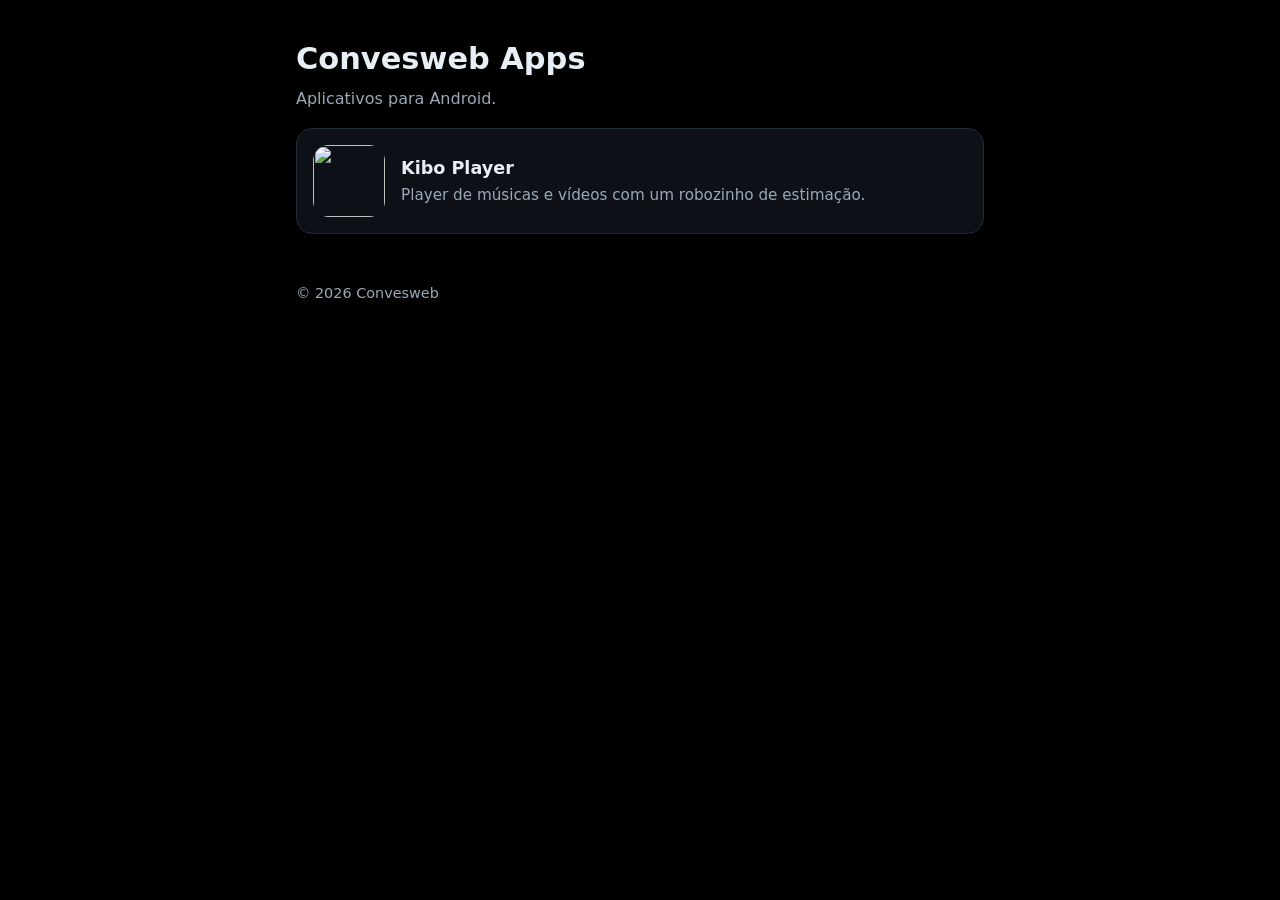
==== index.html @ 8d432737 "Add files via upload" ====
<!doctype html>
<html lang="pt-BR">
<head>
  <meta charset="utf-8">
  <meta name="viewport" content="width=device-width, initial-scale=1">
  <title>Convesweb Apps</title>
  <meta name="description" content="Aplicativos da Convesweb para Android.">
  <link rel="stylesheet" href="estilo.css">
</head>
<body>
<main>
  <h1>Convesweb Apps</h1>
  <p class="sub">Aplicativos para Android.</p>

  <a class="app" href="kibo/">
    <img src="kibo/icone.png" alt="">
    <div>
      <strong>Kibo Player</strong>
      <span>Player de músicas e vídeos com um robozinho de estimação.</span>
    </div>
  </a>

  <footer>© 2026 Convesweb</footer>
</main>
</body>
</html>
---- estilo.css ----
:root { --fundo: #000; --texto: #e8eef5; --suave: #9aa8b8; --led: #4fb3ff; --cartao: #0d1117; --borda: #1f2a36; }
* { box-sizing: border-box; }
body { margin: 0; background: var(--fundo); color: var(--texto); font: 16px/1.6 system-ui, -apple-system, "Segoe UI", Roboto, sans-serif; }
main { max-width: 720px; margin: 0 auto; padding: 40px 16px 64px; }
h1, h2, h3 { line-height: 1.25; }
h1 { font-size: 1.9rem; margin: 0 0 8px; }
h2 { font-size: 1.25rem; margin-top: 32px; color: var(--led); }
a { color: var(--led); }
p.sub { color: var(--suave); margin-top: 0; }
.app { display: flex; gap: 16px; align-items: center; background: var(--cartao); border: 1px solid var(--borda); border-radius: 16px; padding: 16px; text-decoration: none; color: inherit; margin-top: 16px; }
.app img { width: 72px; height: 72px; border-radius: 16px; flex: none; }
.app strong { display: block; font-size: 1.1rem; }
.app span { color: var(--suave); font-size: .95rem; }
.topo { display: flex; gap: 16px; align-items: center; margin-bottom: 16px; }
.topo img { width: 96px; height: 96px; border-radius: 22px; }
.botao { display: inline-block; background: var(--led); color: #000; font-weight: 600; padding: 12px 20px; border-radius: 999px; text-decoration: none; margin: 8px 8px 0 0; }
.botao.secundario { background: transparent; color: var(--led); border: 1px solid var(--led); }
ul { padding-left: 20px; }
footer { margin-top: 48px; color: var(--suave); font-size: .9rem; }
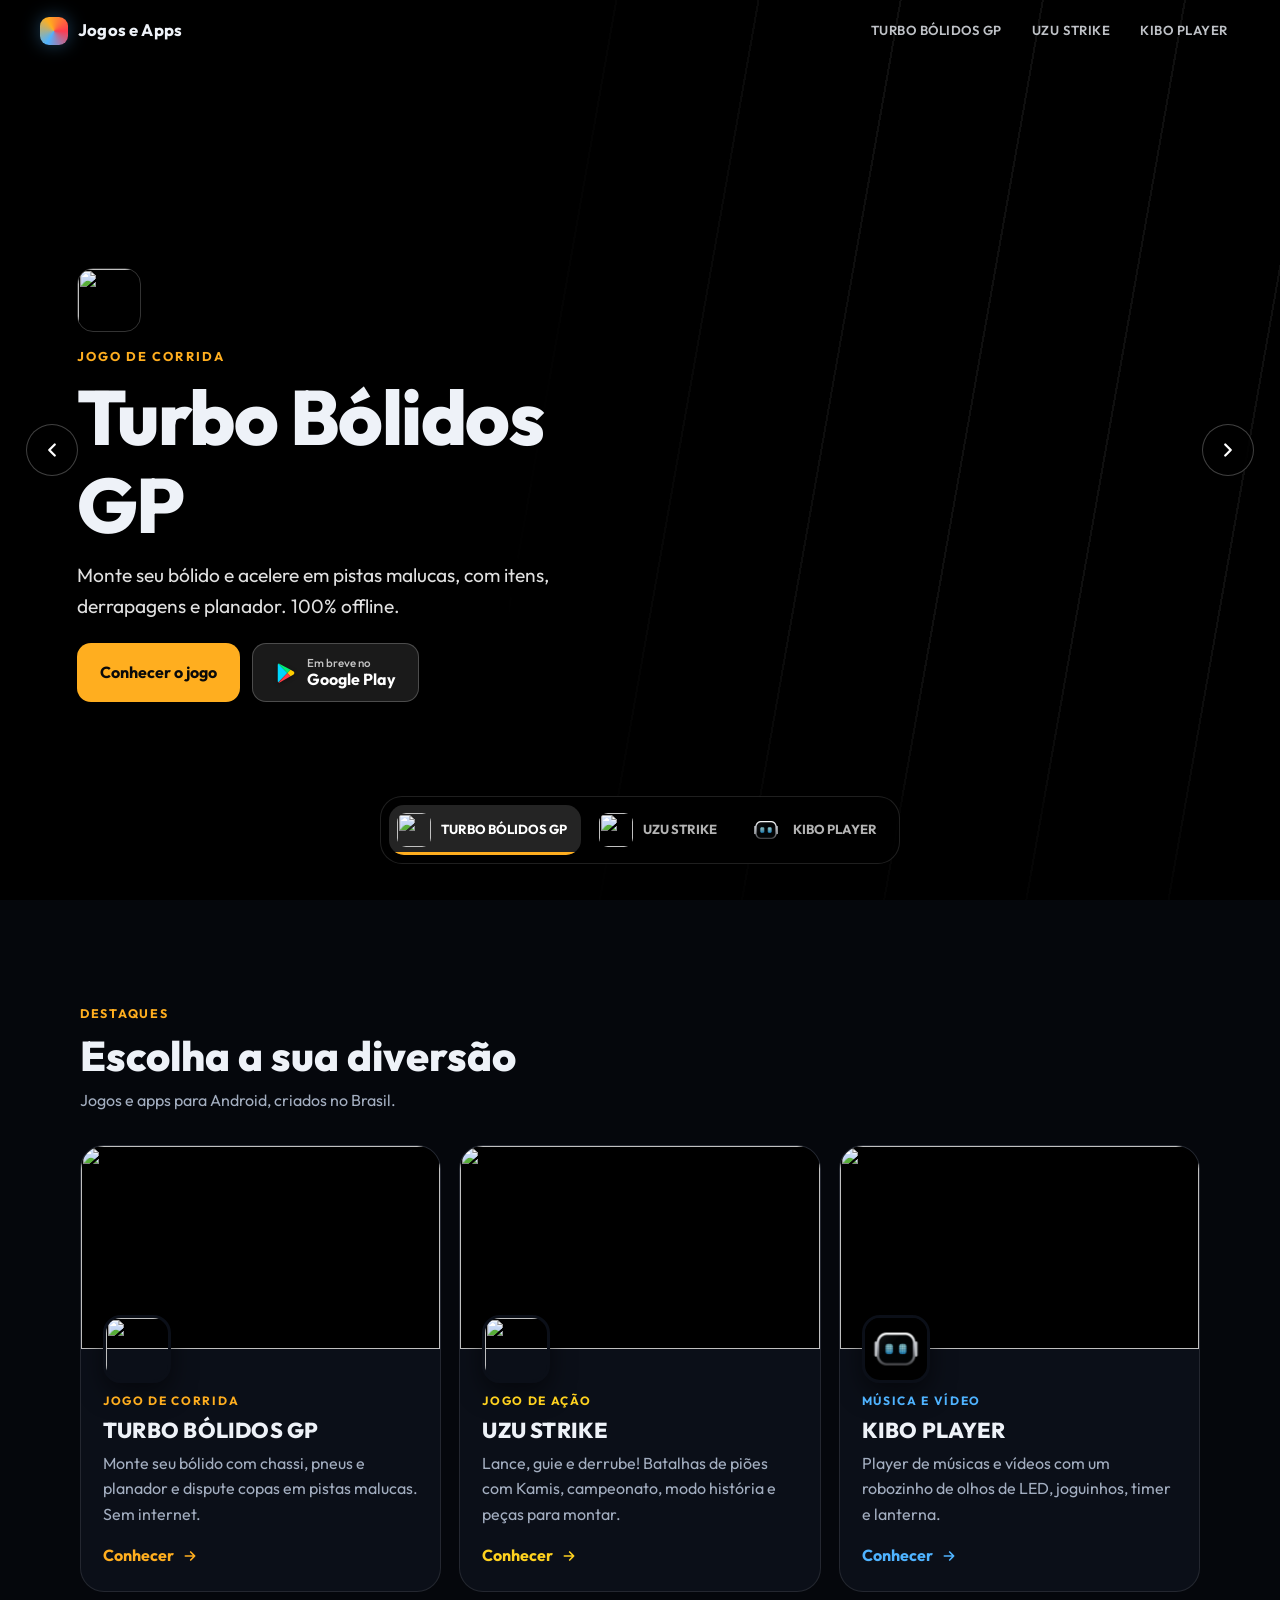
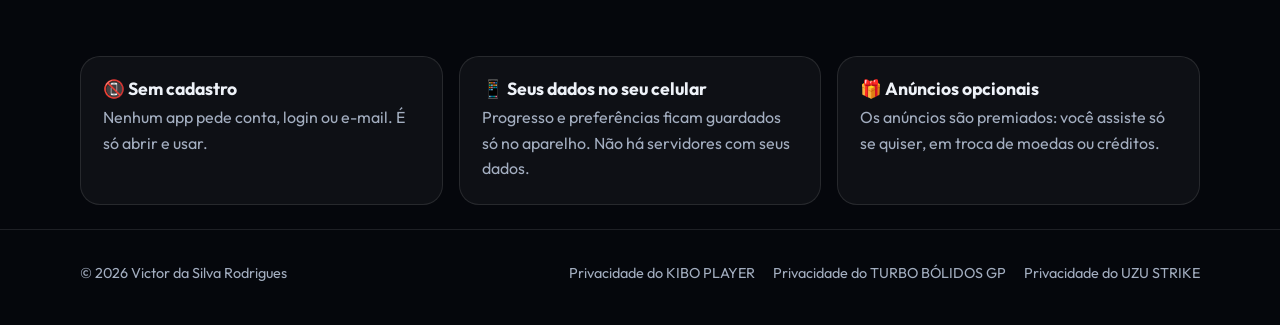
==== commit d97e14a9: "Add files via upload" ====
--- a/index.html
+++ b/index.html
@@ -2,25 +2,178 @@
 <html lang="pt-BR">
 <head>
   <meta charset="utf-8">
-  <meta name="viewport" content="width=device-width, initial-scale=1">
-  <title>Convesweb Apps</title>
-  <meta name="description" content="Aplicativos da Convesweb para Android.">
+  <meta name="viewport" content="width=device-width, initial-scale=1, viewport-fit=cover">
+  <title>Jogos e Apps · Victor da Silva Rodrigues</title>
+  <meta name="description" content="Kibo Player, Turbo Bólidos GP e UZU STRIKE: jogos e apps de Victor da Silva Rodrigues para Android.">
+  <meta name="theme-color" content="#05070c">
+  <meta property="og:title" content="Jogos e Apps · Victor da Silva Rodrigues">
+  <meta property="og:description" content="Kibo Player, Turbo Bólidos GP e UZU STRIKE: apps e jogos para Android.">
+  <meta property="og:image" content="turbo-bolidos/img/destaque.webp">
+  <link rel="icon" href="kibo/icone.png">
+  <link rel="preconnect" href="https://fonts.googleapis.com">
+  <link rel="preconnect" href="https://fonts.gstatic.com" crossorigin>
+  <link rel="stylesheet" href="https://fonts.googleapis.com/css2?family=Outfit:wght@400;500;700;800&display=swap">
   <link rel="stylesheet" href="estilo.css">
 </head>
 <body>
+
+<header class="topo">
+  <a class="marca" href="./"><span class="ponto" aria-hidden="true"></span>Jogos e Apps</a>
+  <nav aria-label="Aplicativos">
+    <a href="turbo-bolidos/">TURBO BÓLIDOS GP</a>
+    <a href="uzu-strike/">UZU STRIKE</a>
+    <a href="kibo/">KIBO PLAYER</a>
+  </nav>
+</header>
+
 <main>
-  <h1>Convesweb Apps</h1>
-  <p class="sub">Aplicativos para Android.</p>
+  <!-- Apresentação de slides. Cada .camada é uma imagem recortada (ferramentas/*-camadas.mjs);
+       data-prof = quanto a camada se move com o mouse (paralaxe). -->
+  <section class="slides" aria-roledescription="carrossel" aria-label="Jogos e apps em destaque" tabindex="0">
 
-  <a class="app" href="kibo/">
-    <img src="kibo/icone.png" alt="">
-    <div>
-      <strong>Kibo Player</strong>
-      <span>Player de músicas e vídeos com um robozinho de estimação.</span>
+    <article class="slide s-turbo" data-cor="#ffae1f" aria-roledescription="slide" aria-label="Turbo Bólidos GP">
+      <div class="camada fundo" data-prof="10"><img src="img/slides/kart-pista.webp" alt=""></div>
+      <div class="camada velocidade"></div>
+      <div class="palco">
+        <div class="camada poeira" data-prof="40"></div>
+        <div class="camada carro-2" data-prof="24"><img src="img/slides/kart-carro-hotrod-vermelho.webp" alt=""></div>
+        <div class="camada carro-1" data-prof="46"><img src="img/slides/kart-carro-fusca-azul.webp" alt=""></div>
+      </div>
+      <div class="slide-texto">
+        <img class="icone" src="turbo-bolidos/icone.png" alt="" width="64" height="64">
+        <span class="tipo">Jogo de corrida</span>
+        <h2>Turbo Bólidos GP</h2>
+        <p>Monte seu bólido e acelere em pistas malucas, com itens, derrapagens e planador. 100% offline.</p>
+        <div class="botoes">
+          <a class="botao" href="turbo-bolidos/">Conhecer o jogo</a>
+          <a class="botao secundario" href="https://play.google.com/store/apps/details?id=br.com.turbobolidos.gp"><svg class="icone-play" viewBox="0 0 24 24" aria-hidden="true"><path fill="#00d7fe" d="M3.6 1.8 13.5 12 3.6 22.2c-.4-.2-.6-.6-.6-1.1V2.9c0-.5.2-.9.6-1.1z"/><path fill="#00f076" d="M3.6 1.8c.3-.2.7-.2 1.1 0L17 8.5 13.5 12z"/><path fill="#ff3a44" d="M17 15.5 4.7 22.6c-.4.2-.8.2-1.1 0L13.5 12z"/><path fill="#ffce00" d="M17 8.5l3.3 1.9c1 .6 1 2.6 0 3.2L17 15.5 13.5 12z"/></svg><span><small>Em breve no</small>Google Play</span></a>
+        </div>
+      </div>
+    </article>
+
+    <article class="slide s-uzu" data-cor="#ffd21f" aria-roledescription="slide" aria-label="UZU STRIKE">
+      <div class="camada fundo" data-prof="10"><img src="img/slides/uzu-arena.webp" alt=""></div>
+      <div class="camada brilho"></div>
+      <div class="palco">
+        <div class="camada kami kami-1" data-prof="16"><img src="img/slides/uzu-kami-blaze-lynx.webp" alt=""></div>
+        <div class="camada kami kami-2" data-prof="16"><img src="img/slides/uzu-kami-tempest-raven.webp" alt=""></div>
+        <div class="camada pers pers-1" data-prof="30"><img src="img/slides/uzu-personagem-hayato.webp" alt=""></div>
+        <div class="camada pers pers-2" data-prof="30"><img src="img/slides/uzu-personagem-akane.webp" alt=""></div>
+        <div class="camada faisca" data-prof="48"></div>
+        <div class="camada piao piao-1" data-prof="48"><img src="img/slides/uzu-piao-hayato.webp" alt=""></div>
+        <div class="camada piao piao-2" data-prof="48"><img src="img/slides/uzu-piao-akane.webp" alt=""></div>
+      </div>
+      <div class="slide-texto">
+        <img class="icone" src="uzu-strike/icone.png" alt="" width="64" height="64">
+        <span class="tipo">Jogo de ação</span>
+        <h2 class="com-logo"><img src="uzu-strike/img/logo.webp" alt="UZU STRIKE"></h2>
+        <p>Lance, guie e derrube! Batalhas de piões com Kamis, peças para montar e um modo história.</p>
+        <div class="botoes">
+          <a class="botao" href="uzu-strike/">Conhecer o jogo</a>
+          <a class="botao secundario" href="https://play.google.com/store/apps/details?id=com.uzustrike.app"><svg class="icone-play" viewBox="0 0 24 24" aria-hidden="true"><path fill="#00d7fe" d="M3.6 1.8 13.5 12 3.6 22.2c-.4-.2-.6-.6-.6-1.1V2.9c0-.5.2-.9.6-1.1z"/><path fill="#00f076" d="M3.6 1.8c.3-.2.7-.2 1.1 0L17 8.5 13.5 12z"/><path fill="#ff3a44" d="M17 15.5 4.7 22.6c-.4.2-.8.2-1.1 0L13.5 12z"/><path fill="#ffce00" d="M17 8.5l3.3 1.9c1 .6 1 2.6 0 3.2L17 15.5 13.5 12z"/></svg><span><small>Em breve no</small>Google Play</span></a>
+        </div>
+      </div>
+    </article>
+
+    <article class="slide s-kibo" data-cor="#4fb3ff" aria-roledescription="slide" aria-label="Kibo Player">
+      <div class="camada grade"></div>
+      <div class="camada tela tela-2" data-prof="14"><img src="kibo/img/tela-3.webp" alt=""></div>
+      <div class="camada tela tela-1" data-prof="18"><img src="kibo/img/tela-4.webp" alt=""></div>
+      <div class="camada robo" data-prof="36"><img class="flutua" src="img/slides/kibo-robo-gamer-branco-feliz.webp" alt=""></div>
+      <div class="camada nota n1" data-prof="50"><span>♪</span></div>
+      <div class="camada nota n2" data-prof="50"><span>♫</span></div>
+      <div class="camada nota n3" data-prof="50"><span>♪</span></div>
+      <div class="slide-texto">
+        <img class="icone" src="kibo/icone.png" alt="" width="64" height="64">
+        <span class="tipo">Música e vídeo</span>
+        <h2>Kibo Player</h2>
+        <p>Seu player de músicas e vídeos com um robozinho de estimação que reage ao carinho e dança com você.</p>
+        <div class="botoes">
+          <a class="botao" href="kibo/">Conhecer o app</a>
+          <a class="botao secundario" href="https://play.google.com/store/apps/details?id=br.com.convesweb.kibo"><svg class="icone-play" viewBox="0 0 24 24" aria-hidden="true"><path fill="#00d7fe" d="M3.6 1.8 13.5 12 3.6 22.2c-.4-.2-.6-.6-.6-1.1V2.9c0-.5.2-.9.6-1.1z"/><path fill="#00f076" d="M3.6 1.8c.3-.2.7-.2 1.1 0L17 8.5 13.5 12z"/><path fill="#ff3a44" d="M17 15.5 4.7 22.6c-.4.2-.8.2-1.1 0L13.5 12z"/><path fill="#ffce00" d="M17 8.5l3.3 1.9c1 .6 1 2.6 0 3.2L17 15.5 13.5 12z"/></svg><span><small>Disponível no</small>Google Play</span></a>
+        </div>
+      </div>
+    </article>
+
+    <button class="seta ant" type="button" aria-label="Slide anterior"><svg viewBox="0 0 24 24" fill="none" stroke="currentColor" stroke-width="2.5" stroke-linecap="round" stroke-linejoin="round" aria-hidden="true"><path d="M15 6l-6 6 6 6"/></svg></button>
+    <button class="seta prox" type="button" aria-label="Próximo slide"><svg viewBox="0 0 24 24" fill="none" stroke="currentColor" stroke-width="2.5" stroke-linecap="round" stroke-linejoin="round" aria-hidden="true"><path d="M9 6l6 6-6 6"/></svg></button>
+    <div class="slides-pontos" role="group" aria-label="Escolher slide">
+      <button type="button" aria-label="Turbo Bólidos GP"><img src="turbo-bolidos/icone.png" alt=""><span>TURBO BÓLIDOS GP</span><i class="progresso"></i></button>
+      <button type="button" aria-label="UZU STRIKE"><img src="uzu-strike/icone.png" alt=""><span>UZU STRIKE</span><i class="progresso"></i></button>
+      <button type="button" aria-label="Kibo Player"><img src="kibo/icone.png" alt=""><span>KIBO PLAYER</span><i class="progresso"></i></button>
     </div>
-  </a>
+  </section>
 
-  <footer>© 2026 Convesweb</footer>
+  <section class="destaques envolve" aria-labelledby="titulo-destaques">
+    <div class="secao-titulo surge">
+      <span class="tipo" style="color:#ffae1f">Destaques</span>
+      <h2 id="titulo-destaques">Escolha a sua diversão</h2>
+      <p>Jogos e apps para Android, criados no Brasil.</p>
+    </div>
+    <div class="cards">
+      <a class="card surge" href="turbo-bolidos/" style="--c:#ffae1f">
+        <div class="card-arte"><img src="turbo-bolidos/img/destaque.webp" alt="" loading="lazy"></div>
+        <div class="card-corpo">
+          <img class="icone" src="turbo-bolidos/icone.png" alt="">
+          <span class="tipo">Jogo de corrida</span>
+          <h3>TURBO BÓLIDOS GP</h3>
+          <p>Monte seu bólido com chassi, pneus e planador e dispute copas em pistas malucas. Sem internet.</p>
+          <span class="ir">Conhecer <svg viewBox="0 0 24 24" fill="none" stroke="currentColor" stroke-width="2.5" stroke-linecap="round" stroke-linejoin="round" aria-hidden="true"><path d="M5 12h14M13 6l6 6-6 6"/></svg></span>
+        </div>
+      </a>
+      <a class="card surge" href="uzu-strike/" style="--c:#ffd21f">
+        <div class="card-arte"><img src="uzu-strike/img/hero.webp" alt="" loading="lazy"></div>
+        <div class="card-corpo">
+          <img class="icone" src="uzu-strike/icone.png" alt="">
+          <span class="tipo">Jogo de ação</span>
+          <h3>UZU STRIKE</h3>
+          <p>Lance, guie e derrube! Batalhas de piões com Kamis, campeonato, modo história e peças para montar.</p>
+          <span class="ir">Conhecer <svg viewBox="0 0 24 24" fill="none" stroke="currentColor" stroke-width="2.5" stroke-linecap="round" stroke-linejoin="round" aria-hidden="true"><path d="M5 12h14M13 6l6 6-6 6"/></svg></span>
+        </div>
+      </a>
+      <a class="card surge" href="kibo/" style="--c:#4fb3ff">
+        <div class="card-arte"><img src="kibo/img/destaque.webp" alt="" loading="lazy"></div>
+        <div class="card-corpo">
+          <img class="icone" src="kibo/icone.png" alt="">
+          <span class="tipo">Música e vídeo</span>
+          <h3>KIBO PLAYER</h3>
+          <p>Player de músicas e vídeos com um robozinho de olhos de LED, joguinhos, timer e lanterna.</p>
+          <span class="ir">Conhecer <svg viewBox="0 0 24 24" fill="none" stroke="currentColor" stroke-width="2.5" stroke-linecap="round" stroke-linejoin="round" aria-hidden="true"><path d="M5 12h14M13 6l6 6-6 6"/></svg></span>
+        </div>
+      </a>
+    </div>
+  </section>
+
+  <section class="sobre envolve" aria-label="Sobre os apps">
+    <div class="sobre-grade">
+      <div class="bloco surge">
+        <h3>📵 Sem cadastro</h3>
+        <p>Nenhum app pede conta, login ou e-mail. É só abrir e usar.</p>
+      </div>
+      <div class="bloco surge">
+        <h3>📱 Seus dados no seu celular</h3>
+        <p>Progresso e preferências ficam guardados só no aparelho. Não há servidores com seus dados.</p>
+      </div>
+      <div class="bloco surge">
+        <h3>🎁 Anúncios opcionais</h3>
+        <p>Os anúncios são premiados: você assiste só se quiser, em troca de moedas ou créditos.</p>
+      </div>
+    </div>
+  </section>
 </main>
+
+<footer class="rodape">
+  <div class="envolve">
+    <span>© 2026 Victor da Silva Rodrigues</span>
+    <nav aria-label="Políticas de privacidade">
+      <a href="kibo/privacidade.html">Privacidade do KIBO PLAYER</a>
+      <a href="turbo-bolidos/privacidade.html">Privacidade do TURBO BÓLIDOS GP</a>
+      <a href="uzu-strike/privacidade.html">Privacidade do UZU STRIKE</a>
+    </nav>
+  </div>
+</footer>
+
+<script src="site.js"></script>
+<script src="carrossel.js"></script>
 </body>
 </html>
--- a/estilo.css
+++ b/estilo.css
@@ -1,19 +1,334 @@
-:root { --fundo: #000; --texto: #e8eef5; --suave: #9aa8b8; --led: #4fb3ff; --cartao: #0d1117; --borda: #1f2a36; }
+/* Jogos e Apps — estilo compartilhado
+   Cada página define o tema do app em <body class="tema-...">. */
+
+:root {
+  --fundo: #05070c;
+  --fundo-2: #0b0f18;
+  --texto: #eef2f8;
+  --suave: #a3aec0;
+  --borda: rgba(255, 255, 255, .10);
+  --cartao: rgba(255, 255, 255, .04);
+  --cor: #4fb3ff;
+  --cor-2: #8a7dff;
+  --sobre-cor: #04101c;
+  --raio: 20px;
+  --fonte-titulo: "Outfit", system-ui, -apple-system, "Segoe UI", Roboto, sans-serif;
+}
+
+.tema-kibo  { --fundo: #000; --fundo-2: #070b11; --cor: #4fb3ff; --cor-2: #7fd6ff; --sobre-cor: #00121f; }
+.tema-turbo { --fundo: #070d24; --fundo-2: #0c1638; --cor: #ffae1f; --cor-2: #3d9bff; --sobre-cor: #1f1200; }
+.tema-uzu   { --fundo: #08090f; --fundo-2: #11131d; --cor: #ffd21f; --cor-2: #ff3b4f; --sobre-cor: #1a1400; --fonte-titulo: "Chakra Petch", "Outfit", system-ui, sans-serif; }
+
 * { box-sizing: border-box; }
-body { margin: 0; background: var(--fundo); color: var(--texto); font: 16px/1.6 system-ui, -apple-system, "Segoe UI", Roboto, sans-serif; }
-main { max-width: 720px; margin: 0 auto; padding: 40px 16px 64px; }
-h1, h2, h3 { line-height: 1.25; }
-h1 { font-size: 1.9rem; margin: 0 0 8px; }
-h2 { font-size: 1.25rem; margin-top: 32px; color: var(--led); }
-a { color: var(--led); }
-p.sub { color: var(--suave); margin-top: 0; }
-.app { display: flex; gap: 16px; align-items: center; background: var(--cartao); border: 1px solid var(--borda); border-radius: 16px; padding: 16px; text-decoration: none; color: inherit; margin-top: 16px; }
-.app img { width: 72px; height: 72px; border-radius: 16px; flex: none; }
-.app strong { display: block; font-size: 1.1rem; }
-.app span { color: var(--suave); font-size: .95rem; }
-.topo { display: flex; gap: 16px; align-items: center; margin-bottom: 16px; }
-.topo img { width: 96px; height: 96px; border-radius: 22px; }
-.botao { display: inline-block; background: var(--led); color: #000; font-weight: 600; padding: 12px 20px; border-radius: 999px; text-decoration: none; margin: 8px 8px 0 0; }
-.botao.secundario { background: transparent; color: var(--led); border: 1px solid var(--led); }
-ul { padding-left: 20px; }
-footer { margin-top: 48px; color: var(--suave); font-size: .9rem; }
+html { scroll-behavior: smooth; }
+body {
+  margin: 0;
+  background: var(--fundo);
+  color: var(--texto);
+  font: 16px/1.6 "Outfit", system-ui, -apple-system, "Segoe UI", Roboto, sans-serif;
+  -webkit-font-smoothing: antialiased;
+  overflow-x: hidden;
+}
+img { max-width: 100%; display: block; }
+a { color: var(--cor); }
+h1, h2, h3 { font-family: var(--fonte-titulo); line-height: 1.15; margin: 0; }
+.envolve { width: min(1120px, 100% - 32px); margin-inline: auto; }
+
+/* ---------- Topo ---------- */
+.topo {
+  position: fixed; inset: 0 0 auto 0; z-index: 20;
+  display: flex; align-items: center; justify-content: space-between; gap: 16px;
+  padding: 14px clamp(16px, 4vw, 40px);
+  transition: background .3s, backdrop-filter .3s;
+}
+.topo.rolou { background: rgba(5, 7, 12, .72); backdrop-filter: blur(14px); -webkit-backdrop-filter: blur(14px); border-bottom: 1px solid var(--borda); }
+.marca { display: flex; align-items: center; gap: 10px; color: var(--texto); text-decoration: none; font-weight: 700; font-size: 1.05rem; letter-spacing: .01em; }
+.marca .ponto { width: 28px; height: 28px; border-radius: 9px; background: conic-gradient(from 210deg, #4fb3ff, #ffae1f, #ff3b4f, #4fb3ff); box-shadow: 0 0 18px rgba(79, 179, 255, .35); }
+.topo nav { display: flex; gap: 6px; flex-wrap: wrap; justify-content: flex-end; }
+.topo nav a { color: var(--texto); text-decoration: none; font-size: .82rem; font-weight: 600; letter-spacing: .04em; padding: 6px 12px; border-radius: 999px; opacity: .8; }
+@media (max-width: 640px) { .topo nav { display: none; } }
+.topo nav a:hover, .topo nav a[aria-current] { opacity: 1; background: rgba(255, 255, 255, .08); }
+
+/* ---------- Página inicial: apresentação de slides em camadas ---------- */
+.slides { --cor-slide: #4fb3ff; position: relative; height: 100vh; height: 100svh; min-height: 600px; overflow: hidden; background: #000; isolation: isolate; outline: none; }
+.slide { position: absolute; inset: 0; opacity: 0; visibility: hidden; transition: opacity .8s ease, visibility 0s .8s; overflow: hidden; }
+.slide.ativo { opacity: 1; visibility: visible; transition: opacity .8s ease, visibility 0s; z-index: 1; }
+.slide::after { content: ""; position: absolute; inset: 0; z-index: 5; pointer-events: none;
+  background: linear-gradient(90deg, rgba(0,0,0,.78) 0%, rgba(0,0,0,.45) 32%, transparent 58%), linear-gradient(0deg, rgba(0,0,0,.75) 0%, transparent 28%); }
+
+.camada { position: absolute; z-index: var(--z, 2); translate: var(--px, 0) var(--py, 0); will-change: transform; pointer-events: none; }
+.camada img { width: 100%; height: auto; }
+.slide.ativo .camada { animation: var(--anim, surgir) var(--dur, .9s) cubic-bezier(.2, .85, .25, 1) var(--d, 0s) both; }
+.camada.fundo { inset: -3%; --z: 0; }
+.camada.fundo img { width: 100%; height: 100%; object-fit: cover; }
+.slide.ativo .camada.fundo { animation: aproximar 9s ease-out both; }
+.flutua { animation: flutuar 5s ease-in-out infinite; }
+.gira { animation: tremer .18s linear infinite; }
+
+@keyframes surgir { from { opacity: 0; transform: translateY(40px) scale(.96); } }
+@keyframes da-direita { from { opacity: 0; transform: translateX(28vw); } }
+@keyframes da-esquerda { from { opacity: 0; transform: translateX(-20vw); } }
+@keyframes de-baixo { from { opacity: 0; transform: translateY(30vh); } }
+@keyframes aparecer { from { opacity: 0; } }
+@keyframes aproximar { from { transform: scale(1.12); } to { transform: scale(1); } }
+@keyframes flutuar { 50% { transform: translateY(-14px); } }
+@keyframes tremer { 25% { transform: translate(1px, -1px) rotate(.4deg); } 75% { transform: translate(-1px, 1px) rotate(-.4deg); } }
+
+.slide-texto { position: absolute; z-index: 6; left: clamp(16px, 6vw, 96px); bottom: clamp(150px, 22vh, 230px); width: min(520px, 100% - 32px); }
+.slide-texto > * { opacity: 0; }
+.slide.ativo .slide-texto > * { animation: surgir .8s cubic-bezier(.2, .85, .25, 1) both; opacity: 1; }
+.slide.ativo .slide-texto > :nth-child(2) { animation-delay: .1s; }
+.slide.ativo .slide-texto > :nth-child(3) { animation-delay: .2s; }
+.slide.ativo .slide-texto > :nth-child(4) { animation-delay: .3s; }
+.slide.ativo .slide-texto > :nth-child(5) { animation-delay: .4s; }
+.slide-texto .icone { width: 64px; height: 64px; border-radius: 16px; border: 1px solid rgba(255,255,255,.2); box-shadow: 0 10px 30px rgba(0,0,0,.6); margin-bottom: 14px; }
+.slide-texto .tipo { display: block; color: var(--cor-slide); font-weight: 700; letter-spacing: .16em; text-transform: uppercase; font-size: .8rem; }
+.slide-texto h2 { font-size: clamp(2.4rem, 6vw, 4.8rem); font-weight: 800; letter-spacing: -.02em; margin: 6px 0 10px; text-shadow: 0 4px 30px rgba(0,0,0,.7); }
+.slide-texto h2.com-logo { margin: 2px 0 8px; line-height: 0; }
+.slide-texto h2 img { width: auto; height: clamp(110px, 17vh, 170px); filter: drop-shadow(0 8px 24px rgba(0,0,0,.6)); }
+.slide-texto p { margin: 0 0 22px; font-size: clamp(1rem, 1.8vw, 1.2rem); color: rgba(255,255,255,.88); text-shadow: 0 2px 14px rgba(0,0,0,.9); }
+.slide-texto .botao { background: var(--cor-slide); color: #0a0a0a; }
+.slide-texto .botao.secundario { background: rgba(255,255,255,.1); color: #fff; }
+
+/* Controles */
+.seta { position: absolute; z-index: 8; top: 50%; translate: 0 -50%; width: 52px; height: 52px; border-radius: 50%; border: 1px solid rgba(255,255,255,.25); background: rgba(0,0,0,.35); color: #fff; display: grid; place-items: center; cursor: pointer; backdrop-filter: blur(8px); transition: background .2s, transform .2s; }
+.seta:hover { background: rgba(255,255,255,.18); transform: scale(1.06); }
+.seta svg { width: 22px; height: 22px; }
+.seta.ant { left: clamp(8px, 2vw, 28px); }
+.seta.prox { right: clamp(8px, 2vw, 28px); }
+.slides-pontos { position: absolute; z-index: 8; left: 50%; bottom: clamp(18px, 4vh, 36px); translate: -50% 0; display: flex; gap: 10px; padding: 8px; border-radius: 22px; background: rgba(0,0,0,.4); border: 1px solid rgba(255,255,255,.12); backdrop-filter: blur(12px); }
+.slides-pontos button { position: relative; display: flex; align-items: center; gap: 10px; padding: 8px 14px 8px 8px; border: 0; border-radius: 15px; background: transparent; color: rgba(255,255,255,.7); font: 700 .82rem/1 "Outfit", system-ui, sans-serif; cursor: pointer; overflow: hidden; transition: background .3s, color .3s; }
+.slides-pontos button:hover { color: #fff; background: rgba(255,255,255,.08); }
+.slides-pontos button.ativo { color: #fff; background: rgba(255,255,255,.14); }
+.slides-pontos img { width: 34px; height: 34px; border-radius: 9px; }
+.slides-pontos .progresso { position: absolute; left: 0; bottom: 0; height: 3px; width: 0; background: var(--cor-slide); }
+.slides-pontos button.ativo .progresso { animation: progresso 7s linear both; }
+.slides.pausado .slides-pontos button.ativo .progresso { animation-play-state: paused; }
+@keyframes progresso { to { width: 100%; } }
+
+/* --- Slide do Kibo --- */
+.s-kibo { background: radial-gradient(60% 70% at 72% 50%, rgba(40,120,255,.35), transparent 70%), #000; }
+.s-kibo .grade { inset: 0; --z: 0; background-image: radial-gradient(rgba(79,179,255,.18) 1.2px, transparent 1.6px); background-size: 22px 22px; -webkit-mask-image: radial-gradient(55% 65% at 72% 50%, #000, transparent); mask-image: radial-gradient(55% 65% at 72% 50%, #000, transparent); }
+.s-kibo .tela { width: clamp(130px, 13vw, 230px); border-radius: 22px; overflow: hidden; border: 2px solid rgba(255,255,255,.14); box-shadow: 0 30px 60px rgba(0,0,0,.7), 0 0 40px rgba(79,179,255,.25); }
+.s-kibo .tela-1 { right: 4%; top: 12%; rotate: 10deg; --z: 1; --anim: da-direita; --d: .15s; }
+.s-kibo .tela-2 { right: 43%; top: 26%; rotate: -12deg; --z: 1; --anim: de-baixo; --d: .25s; opacity: .9; }
+.s-kibo .robo { right: 9%; top: 50%; margin-top: -15vw; width: clamp(320px, 40vw, 720px); --z: 3; --anim: surgir; --dur: 1.1s; --d: .05s; filter: drop-shadow(0 40px 60px rgba(0,0,0,.8)) drop-shadow(0 0 50px rgba(79,179,255,.35)); }
+.s-kibo .nota { --z: 4; color: #7fd6ff; font-size: clamp(28px, 3.2vw, 54px); text-shadow: 0 0 20px rgba(79,179,255,.9); --anim: aparecer; }
+.s-kibo .nota span { display: block; animation: flutuar 3.6s ease-in-out infinite; }
+.s-kibo .n1 { right: 46%; top: 18%; --d: .6s; }
+.s-kibo .n2 { right: 7%; top: 64%; --d: .8s; }
+.s-kibo .n3 { right: 30%; top: 72%; --d: 1s; font-size: clamp(20px, 2.2vw, 36px); }
+.s-kibo .n2 span { animation-delay: -1.2s; } .s-kibo .n3 span { animation-delay: -2.4s; }
+
+/* --- Slide do Turbo Bólidos --- */
+.s-turbo .velocidade { inset: 0; --z: 1; background: repeating-linear-gradient(100deg, transparent 0 46px, rgba(255,255,255,.10) 46px 48px, transparent 48px 140px); -webkit-mask-image: linear-gradient(90deg, transparent 35%, #000 70%); mask-image: linear-gradient(90deg, transparent 35%, #000 70%); animation: correr .5s linear infinite !important; opacity: .6; }
+@keyframes correr { to { background-position: -140px 0; } }
+/* Os carros ficam num "palco" de proporção fixa: a composição é sempre a mesma e só muda de escala.
+   Tela deitada: palco à direita, do tamanho que couber ao lado do texto e na altura da tela. */
+.s-turbo .palco { position: absolute; z-index: 3; pointer-events: none; aspect-ratio: 1.75;
+  right: 2.5vw; bottom: max(7vh, 84px); width: min(60vw, 112vh, 100vw - 470px); }
+.s-turbo .palco .camada { --z: 0; }
+.s-turbo .carro-2 { right: 51%; bottom: 34%; width: 39%; --anim: da-direita; --dur: 1.3s; --d: .2s; filter: drop-shadow(0 20px 22px rgba(0,0,0,.55)) brightness(.92); }
+.s-turbo .carro-1 { right: 1%; bottom: 0; width: 74%; --anim: da-direita; --dur: 1s; filter: drop-shadow(0 34px 30px rgba(0,0,0,.6)); }
+.s-turbo .poeira { right: 3%; bottom: -4%; width: 70%; height: 12%; background: radial-gradient(50% 50% at 50% 50%, rgba(0,0,0,.45), transparent 70%); }
+
+/* Tela em pé (celular, tablet): fundo puxado para cima, para a pista ficar atrás dos carros, e o palco
+   centralizado no topo, mais alto, ocupando o espaço que sobra acima do texto. */
+@media (max-aspect-ratio: 1/1) {
+  .s-turbo .camada.fundo { inset: -42% -3% -3% -3%; }
+  .s-turbo .camada.fundo img { object-position: 64% 50%; }
+  .s-turbo .palco { aspect-ratio: 1.25; right: auto; bottom: auto; left: 50%; translate: -50% 0; top: max(60px, 7svh);
+    width: max(72vw, min(100vw, (100svh - 470px) * 1.25, 50svh * 1.25)); }
+  .s-turbo .carro-1 { right: -4%; bottom: 0; width: 88%; }
+  .s-turbo .carro-2 { right: 46%; bottom: 40%; width: 52%; }
+  .s-turbo .poeira { display: none; }
+}
+
+/* Tela deitada e baixa (celular deitado): texto compacto, para sobrar espaço para os carros. */
+@media (min-aspect-ratio: 1/1) and (max-height: 540px) {
+  .slides { min-height: 0; }
+  .slide-texto { width: min(440px, 46vw); }
+  .slide-texto .icone { display: none; }
+  .slide-texto h2 { font-size: clamp(1.6rem, 6vh, 2.4rem); margin: 2px 0 6px; }
+  .slide-texto p { font-size: .9rem; margin-bottom: 12px; }
+  .slide-texto .botao { padding: 8px 14px; font-size: .88rem; }
+  .slide-texto h2 img { height: clamp(64px, 21vh, 96px); }
+  .slide-texto { bottom: 72px; }
+  .slide-texto .botoes { flex-wrap: nowrap; gap: 8px; }
+  .seta { display: none; }
+  .slides-pontos { bottom: 12px; padding: 5px; }
+  .slides-pontos button { padding: 5px; }
+  .slides-pontos button span { display: none; }
+  .slides-pontos img { width: 28px; height: 28px; }
+  .s-turbo .palco { width: min(100vw - 46vw - 40px, (100svh - 110px) * 1.75); bottom: 60px; }
+}
+@media (min-aspect-ratio: 1/1) and (max-width: 1100px) and (min-height: 541px) {
+  .slide-texto { width: min(460px, 44vw); }
+}
+
+/* --- Slide do UZU STRIKE --- */
+.s-uzu .fundo img { filter: brightness(.55) saturate(1.1); }
+.s-uzu .brilho { inset: 0; --z: 1; background: radial-gradient(40% 50% at 66% 72%, rgba(255,90,40,.45), transparent 70%), radial-gradient(35% 45% at 84% 40%, rgba(150,60,255,.35), transparent 70%); --anim: aparecer; }
+/* Kamis, personagens, piões e faísca num palco de proporção fixa (como o do Turbo Bólidos). */
+.s-uzu .palco { position: absolute; z-index: 3; pointer-events: none; aspect-ratio: 1.3;
+  right: 1.5vw; bottom: max(9vh, 96px); width: min(58vw, (100svh - 170px) * 1.3, 100vw - 470px); }
+.s-uzu .palco .camada { --z: 0; }
+.s-uzu .kami { opacity: .55; --anim: aparecer; --dur: 1.6s; top: 0; width: 52%; }
+.s-uzu .kami-1 { left: -2%; }
+.s-uzu .kami-2 { right: -2%; }
+.s-uzu .kami-1 img { scale: -1 1; animation: flutuar 6s ease-in-out infinite; } /* a fera vermelha encara a roxa */
+.s-uzu .kami-2 img { animation: flutuar 6s ease-in-out -3s infinite; }
+.s-uzu .pers { bottom: 0; width: 52%; filter: drop-shadow(0 20px 40px rgba(0,0,0,.7)); }
+.s-uzu .pers img { -webkit-mask-image: linear-gradient(#000 66%, transparent 98%); mask-image: linear-gradient(#000 66%, transparent 98%); }
+.s-uzu .pers-1 { left: 0; --anim: da-esquerda; --d: .15s; }
+.s-uzu .pers-2 { right: 0; --anim: da-direita; --d: .3s; }
+.s-uzu .pers-2 img { scale: -1 1; }
+.s-uzu .piao { filter: drop-shadow(0 18px 18px rgba(0,0,0,.6)); width: 19%; }
+.s-uzu .piao-1 { left: 29%; bottom: 0; --anim: de-baixo; --d: .45s; }
+.s-uzu .piao-2 { right: 27%; bottom: 2%; --anim: de-baixo; --d: .55s; }
+.s-uzu .faisca { left: 50%; bottom: 7%; margin-left: -8%; width: 16%; aspect-ratio: 1; border-radius: 50%; background: radial-gradient(circle, #fff 0 10%, rgba(255,210,31,.9) 22%, rgba(255,80,40,.5) 45%, transparent 70%); mix-blend-mode: screen; --anim: aparecer; --d: .8s; }
+/* Tela em pé: palco centralizado no topo, acima do texto. */
+@media (max-aspect-ratio: 1/1) {
+  .s-uzu .palco { aspect-ratio: 1.15; right: auto; bottom: auto; left: 50%; translate: -50% 0; top: max(56px, 6svh);
+    width: max(86vw, min(100vw, (100svh - 470px) * 1.15, 50svh * 1.15)); }
+}
+/* Tela deitada e baixa (celular deitado) */
+@media (min-aspect-ratio: 1/1) and (max-height: 540px) {
+  .s-uzu .palco { width: min(100vw - 46vw - 30px, (100svh - 110px) * 1.3); bottom: 56px; }
+}
+.s-uzu .faisca::before { content: ""; position: absolute; inset: -40%; background: conic-gradient(from 0deg, transparent 0 8%, rgba(255,230,120,.8) 9% 10%, transparent 11% 33%, rgba(255,230,120,.8) 34% 35%, transparent 36% 58%, rgba(255,230,120,.8) 59% 60%, transparent 61% 83%, rgba(255,230,120,.8) 84% 85%, transparent 86%); border-radius: 50%; -webkit-mask-image: radial-gradient(circle, #000 20%, transparent 70%); mask-image: radial-gradient(circle, #000 20%, transparent 70%); animation: rodar 3s linear infinite; }
+@keyframes rodar { to { transform: rotate(1turn); } }
+
+/* Celular: palco em cima, texto embaixo */
+@media (max-width: 820px) and (max-aspect-ratio: 1/1), (max-aspect-ratio: 4/5) {
+  .slides { min-height: 560px; }
+  .slide::after { background: linear-gradient(0deg, rgba(0,0,0,.92) 0%, rgba(0,0,0,.75) 36%, transparent 62%); }
+  .slide-texto { bottom: 104px; }
+  .slide-texto .icone { width: 52px; height: 52px; margin-bottom: 10px; }
+  .slide-texto p { margin-bottom: 16px; }
+  .slide-texto h2 img { height: 104px; }
+  .slide-texto .botoes { flex-wrap: nowrap; gap: 10px; }
+  .slide-texto .botao { padding: 10px 16px; font-size: .95rem; }
+  .seta { display: none; }
+  .slides-pontos button { padding: 6px; }
+  .slides-pontos button span { display: none; }
+  .s-kibo .robo { right: 8%; left: 8%; width: auto; top: 13%; margin-top: 0; }
+  .s-kibo .tela { width: 26vw; }
+  .s-kibo .tela-1 { right: 2%; top: 9%; }
+  .s-kibo .tela-2 { right: auto; left: 2%; top: 22%; }
+  .s-kibo .n1 { right: 70%; top: 10%; } .s-kibo .n2 { right: 6%; top: 44%; } .s-kibo .n3 { display: none; }
+}
+
+/* Celular em pé e baixo: sem o ícone e com a logo menor, para o texto não subir sobre o palco. */
+@media (max-aspect-ratio: 1/1) and (max-height: 700px) {
+  .slide-texto .icone { display: none; }
+  .slide-texto h2 img { height: 84px; }
+}
+
+/* ---------- Destaques ---------- */
+.destaques { padding: clamp(56px, 9vw, 104px) 0 24px; }
+.cards { display: grid; grid-template-columns: repeat(auto-fill, minmax(300px, 1fr)); gap: 18px; }
+.card { --c: #4fb3ff; position: relative; display: flex; flex-direction: column; border-radius: 24px; overflow: hidden; background: var(--fundo-2); border: 1px solid var(--borda); color: var(--texto); text-decoration: none; transition: transform .35s cubic-bezier(.2, .8, .2, 1), border-color .35s, box-shadow .35s; }
+.card:hover, .card:focus-visible { transform: translateY(-6px); border-color: color-mix(in srgb, var(--c) 60%, transparent); box-shadow: 0 24px 50px rgba(0,0,0,.5), 0 0 0 1px color-mix(in srgb, var(--c) 30%, transparent); }
+.card-arte { position: relative; aspect-ratio: 16 / 9; overflow: hidden; background: #000; }
+.card-arte img { width: 100%; height: 100%; object-fit: cover; transition: transform .8s cubic-bezier(.2, .8, .2, 1); }
+.card:hover .card-arte img { transform: scale(1.06); }
+.card-corpo { position: relative; padding: 0 22px 22px; display: grid; gap: 8px; flex: 1; }
+.card-corpo .icone { width: 68px; height: 68px; border-radius: 18px; margin-top: -34px; border: 3px solid var(--fundo-2); box-shadow: 0 10px 24px rgba(0,0,0,.5); }
+.card .tipo { color: var(--c); font-weight: 700; letter-spacing: .14em; text-transform: uppercase; font-size: .75rem; }
+.card h3 { font-size: 1.35rem; font-weight: 800; letter-spacing: .01em; }
+.card p { margin: 0; color: var(--suave); }
+.card .ir { margin-top: auto; padding-top: 8px; display: inline-flex; align-items: center; gap: 8px; font-weight: 700; color: var(--c); }
+.card .ir svg { width: 16px; height: 16px; transition: translate .3s; }
+.card:hover .ir svg { translate: 4px 0; }
+
+.sobre { padding: 40px 0 24px; }
+.sobre-grade { display: grid; grid-template-columns: repeat(auto-fit, minmax(240px, 1fr)); gap: 16px; }
+.sobre .bloco { background: var(--cartao); border: 1px solid var(--borda); border-radius: var(--raio); padding: 22px; }
+.sobre h3 { font-size: 1.1rem; margin-bottom: 6px; }
+.sobre p { margin: 0; color: var(--suave); }
+
+/* ---------- Página do app ---------- */
+.heroi { position: relative; min-height: 100vh; min-height: 100svh; display: grid; align-items: end; overflow: hidden; isolation: isolate; }
+.heroi > img.fundo { position: absolute; inset: 0; width: 100%; height: 100%; object-fit: cover; z-index: -2; animation: aproxima 18s ease-out both; }
+.heroi::after { content: ""; position: absolute; inset: 0; z-index: -1; background: linear-gradient(180deg, rgba(0,0,0,.25), transparent 30%, color-mix(in srgb, var(--fundo) 70%, transparent) 62%, var(--fundo)), radial-gradient(120% 70% at 0% 100%, color-mix(in srgb, var(--cor) 22%, transparent), transparent 60%); }
+/* Kibo: o banner já tem o nome escrito; mostra só o robô, à direita. */
+.tema-kibo .heroi > img.fundo { inset: 50% 0 auto auto; width: min(58vw, 760px); height: auto; aspect-ratio: 1; object-fit: cover; object-position: 0 50%; translate: 0 -50%; opacity: .9; }
+@media (max-width: 820px) { .tema-kibo .heroi > img.fundo { inset: 64px 0 auto 0; width: 100%; translate: none; } }
+.heroi-conteudo { padding: 120px 0 clamp(48px, 9vh, 96px); }
+.heroi .icone { width: 88px; height: 88px; border-radius: 22px; border: 1px solid rgba(255,255,255,.2); box-shadow: 0 16px 40px rgba(0,0,0,.6); margin-bottom: 18px; }
+.heroi .tipo { color: var(--cor); font-weight: 700; letter-spacing: .14em; text-transform: uppercase; font-size: .8rem; }
+.heroi h1 { font-size: clamp(2.6rem, 8vw, 5.4rem); font-weight: 800; letter-spacing: -.02em; margin: 6px 0 12px; text-shadow: 0 4px 30px rgba(0,0,0,.6); }
+.heroi .logo { width: min(440px, 80vw); margin: 4px 0 14px; filter: drop-shadow(0 8px 30px rgba(0,0,0,.6)); }
+.heroi p.chamada { font-size: clamp(1.05rem, 2.2vw, 1.3rem); max-width: 620px; margin: 0 0 26px; color: rgba(255,255,255,.88); text-shadow: 0 2px 16px rgba(0,0,0,.8); }
+@keyframes aproxima { from { transform: scale(1.12); } to { transform: scale(1); } }
+
+.botoes { display: flex; flex-wrap: wrap; gap: 12px; }
+.botao { display: inline-flex; align-items: center; gap: 10px; padding: 13px 22px; border-radius: 14px; font-weight: 700; text-decoration: none; background: var(--cor); color: var(--sobre-cor); border: 1px solid transparent; transition: transform .2s, box-shadow .2s; }
+.botao:hover { transform: translateY(-2px); box-shadow: 0 10px 30px color-mix(in srgb, var(--cor) 40%, transparent); }
+.botao svg { width: 20px; height: 20px; flex: none; }
+.botao svg.icone-play { width: 22px; height: 22px; filter: drop-shadow(0 1px 2px rgba(0,0,0,.35)); }
+.botao.secundario { background: rgba(255,255,255,.08); color: var(--texto); border-color: rgba(255,255,255,.22); backdrop-filter: blur(8px); }
+.botao.em-breve { background: rgba(255,255,255,.08); color: var(--texto); border: 1px dashed rgba(255,255,255,.4); }
+.botao small { display: block; font-weight: 500; font-size: .72rem; opacity: .75; line-height: 1.1; }
+.botao span { line-height: 1.15; }
+
+.secao { padding: clamp(56px, 9vw, 104px) 0; }
+.secao.alt { background: var(--fundo-2); }
+.secao-titulo { display: grid; gap: 8px; margin-bottom: 32px; max-width: 680px; }
+.secao-titulo .tipo { color: var(--cor); font-weight: 700; letter-spacing: .14em; text-transform: uppercase; font-size: .78rem; }
+.secao-titulo h2 { font-size: clamp(1.8rem, 4vw, 2.6rem); font-weight: 800; }
+.secao-titulo p { margin: 0; color: var(--suave); }
+
+.recursos { display: grid; grid-template-columns: repeat(auto-fill, minmax(250px, 1fr)); gap: 14px; }
+.recurso { background: var(--cartao); border: 1px solid var(--borda); border-radius: var(--raio); padding: 22px; transition: border-color .3s, transform .3s; }
+.recurso:hover { border-color: color-mix(in srgb, var(--cor) 55%, transparent); transform: translateY(-3px); }
+.recurso .emoji { font-size: 1.7rem; line-height: 1; display: inline-grid; place-items: center; width: 48px; height: 48px; border-radius: 14px; background: color-mix(in srgb, var(--cor) 14%, transparent); margin-bottom: 14px; }
+.recurso h3 { font-size: 1.1rem; margin-bottom: 6px; }
+.recurso p { margin: 0; color: var(--suave); font-size: .96rem; }
+
+.galeria { display: grid; grid-auto-flow: column; gap: 14px; overflow-x: auto; scroll-snap-type: x mandatory; padding: 4px 16px 18px; margin: 0 -16px; scrollbar-width: thin; scrollbar-color: var(--cor) transparent; }
+.galeria img { width: 100%; height: auto; border-radius: 18px; border: 1px solid var(--borda); scroll-snap-align: center; background: #000; }
+.galeria.retrato { grid-auto-columns: min(240px, 62vw); }
+.galeria.retrato img { aspect-ratio: 1 / 2; object-fit: cover; }
+.galeria.paisagem { grid-auto-columns: min(620px, 86vw); }
+.galeria.paisagem img { aspect-ratio: 2.16 / 1; object-fit: cover; width: 100%; }
+
+.privacidade-resumo { display: grid; grid-template-columns: 1fr auto; gap: 20px; align-items: center; background: linear-gradient(120deg, color-mix(in srgb, var(--cor) 14%, transparent), var(--cartao)); border: 1px solid var(--borda); border-radius: 24px; padding: clamp(22px, 4vw, 36px); }
+.privacidade-resumo h2 { font-size: 1.5rem; margin-bottom: 8px; }
+.privacidade-resumo ul { margin: 0; padding-left: 20px; color: var(--suave); }
+@media (max-width: 680px) { .privacidade-resumo { grid-template-columns: 1fr; } }
+
+.outros { display: grid; grid-template-columns: repeat(auto-fit, minmax(240px, 1fr)); gap: 12px; }
+.outro { display: flex; gap: 14px; align-items: center; padding: 14px; border-radius: 18px; background: var(--cartao); border: 1px solid var(--borda); color: var(--texto); text-decoration: none; transition: border-color .3s; }
+.outro:hover { border-color: rgba(255,255,255,.3); }
+.outro img { width: 56px; height: 56px; border-radius: 14px; }
+.outro strong { display: block; }
+.outro span { color: var(--suave); font-size: .9rem; }
+
+/* ---------- Política de privacidade ---------- */
+.documento { width: min(760px, 100% - 32px); margin-inline: auto; padding: 110px 0 40px; }
+.documento .cabeca { display: flex; gap: 16px; align-items: center; margin-bottom: 28px; }
+.documento .cabeca img { width: 64px; height: 64px; border-radius: 16px; }
+.documento h1 { font-size: clamp(1.7rem, 4vw, 2.3rem); font-weight: 800; }
+.documento .data { color: var(--suave); margin: 4px 0 0; }
+.documento h2 { font-size: 1.2rem; margin: 34px 0 10px; color: var(--cor); }
+.documento p, .documento li { color: #d6dde8; }
+.documento ul { padding-left: 20px; }
+.documento code { background: rgba(255,255,255,.08); padding: 1px 6px; border-radius: 6px; font-size: .9em; }
+.documento .voltar { display: inline-flex; gap: 6px; margin-top: 36px; }
+
+/* ---------- Rodapé ---------- */
+footer.rodape { border-top: 1px solid var(--borda); padding: 32px 0 40px; color: var(--suave); font-size: .9rem; }
+footer.rodape .envolve { display: flex; flex-wrap: wrap; gap: 12px 28px; justify-content: space-between; }
+footer.rodape nav { display: flex; flex-wrap: wrap; gap: 6px 18px; }
+footer.rodape a { color: var(--suave); text-decoration: none; }
+footer.rodape a:hover { color: var(--texto); }
+
+/* ---------- Animação de entrada ---------- */
+.surge { opacity: 0; transform: translateY(24px); transition: opacity .8s ease, transform .8s cubic-bezier(.2, .8, .2, 1); }
+.surge.visivel { opacity: 1; transform: none; }
+@media (prefers-reduced-motion: reduce) {
+  *, *::before, *::after { animation: none !important; transition: none !important; }
+  .surge { opacity: 1; transform: none; }
+}
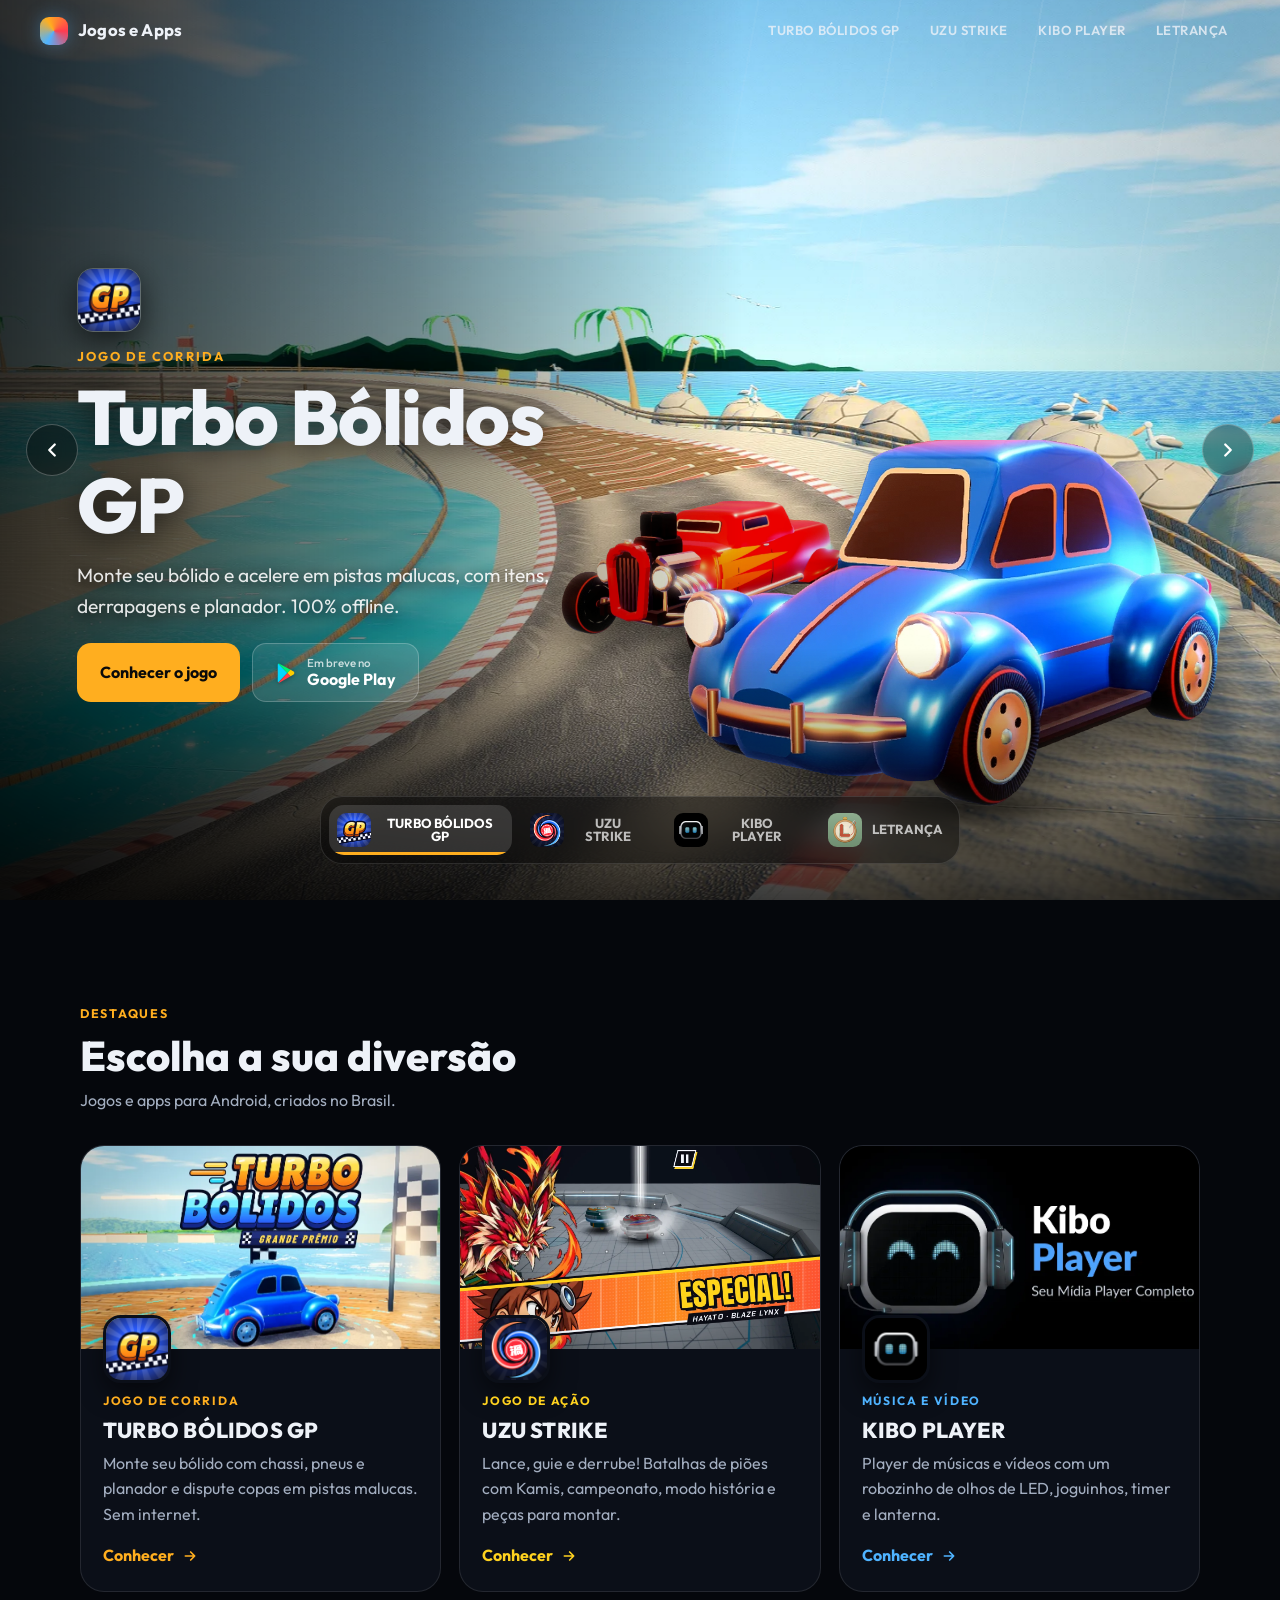
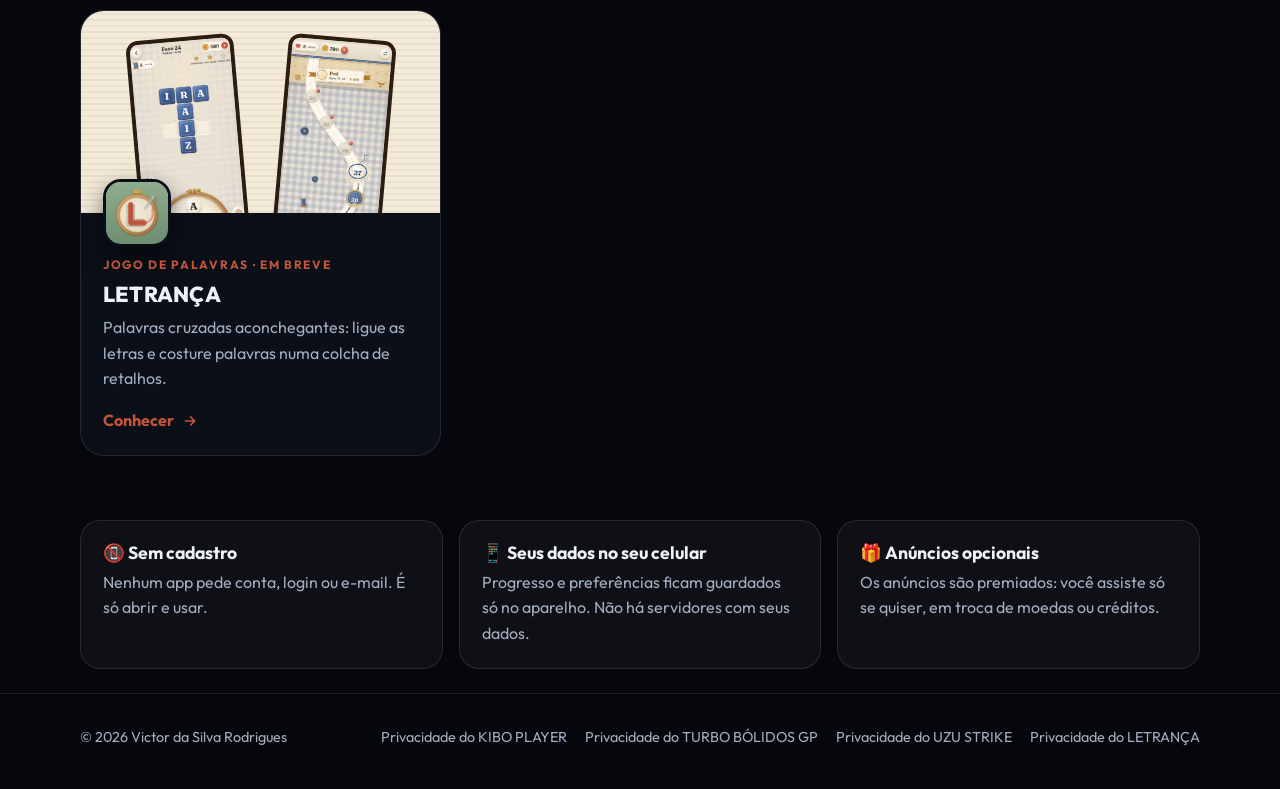
==== commit 54def21d: "Add files via upload" ====
--- a/index.html
+++ b/index.html
@@ -23,6 +23,7 @@
     <a href="turbo-bolidos/">TURBO BÓLIDOS GP</a>
     <a href="uzu-strike/">UZU STRIKE</a>
     <a href="kibo/">KIBO PLAYER</a>
+    <a href="letranca/">LETRANÇA</a>
   </nav>
 </header>
 
@@ -95,12 +96,32 @@
       </div>
     </article>
 
+    <article class="slide s-letranca" data-cor="#c4553b" aria-roledescription="slide" aria-label="Letrança">
+      <div class="camada tecido"></div>
+      <div class="palco">
+        <div class="camada cel cel-2" data-prof="16"><img src="letranca/img/tela-mapa.webp" alt=""></div>
+        <div class="camada cel cel-1" data-prof="28"><img src="letranca/img/tela-fase-2.webp" alt=""></div>
+        <div class="camada letras" data-prof="44"><span style="--c:#c4553b;--r:-8deg">L</span><span style="--c:#d9a441;--r:6deg">E</span><span style="--c:#3f5a8a;--r:-4deg">T</span><span style="--c:#7d9a7a;--r:9deg">R</span></div>
+      </div>
+      <div class="slide-texto">
+        <img class="icone" src="letranca/icone.png" alt="" width="64" height="64">
+        <span class="tipo">Jogo de palavras · em breve</span>
+        <h2>LETRANÇA</h2>
+        <p>Ligue as letras com o dedo e costure palavras na cruzadinha, fase a fase, numa colcha de retalhos.</p>
+        <div class="botoes">
+          <a class="botao" href="letranca/">Conhecer o jogo</a>
+          <a class="botao secundario" href="https://play.google.com/store/apps/details?id=br.com.letranca"><svg class="icone-play" viewBox="0 0 24 24" aria-hidden="true"><path fill="#00d7fe" d="M3.6 1.8 13.5 12 3.6 22.2c-.4-.2-.6-.6-.6-1.1V2.9c0-.5.2-.9.6-1.1z"/><path fill="#00f076" d="M3.6 1.8c.3-.2.7-.2 1.1 0L17 8.5 13.5 12z"/><path fill="#ff3a44" d="M17 15.5 4.7 22.6c-.4.2-.8.2-1.1 0L13.5 12z"/><path fill="#ffce00" d="M17 8.5l3.3 1.9c1 .6 1 2.6 0 3.2L17 15.5 13.5 12z"/></svg><span><small>Em breve no</small>Google Play</span></a>
+        </div>
+      </div>
+    </article>
+
     <button class="seta ant" type="button" aria-label="Slide anterior"><svg viewBox="0 0 24 24" fill="none" stroke="currentColor" stroke-width="2.5" stroke-linecap="round" stroke-linejoin="round" aria-hidden="true"><path d="M15 6l-6 6 6 6"/></svg></button>
     <button class="seta prox" type="button" aria-label="Próximo slide"><svg viewBox="0 0 24 24" fill="none" stroke="currentColor" stroke-width="2.5" stroke-linecap="round" stroke-linejoin="round" aria-hidden="true"><path d="M9 6l6 6-6 6"/></svg></button>
     <div class="slides-pontos" role="group" aria-label="Escolher slide">
       <button type="button" aria-label="Turbo Bólidos GP"><img src="turbo-bolidos/icone.png" alt=""><span>TURBO BÓLIDOS GP</span><i class="progresso"></i></button>
       <button type="button" aria-label="UZU STRIKE"><img src="uzu-strike/icone.png" alt=""><span>UZU STRIKE</span><i class="progresso"></i></button>
       <button type="button" aria-label="Kibo Player"><img src="kibo/icone.png" alt=""><span>KIBO PLAYER</span><i class="progresso"></i></button>
+      <button type="button" aria-label="Letrança"><img src="letranca/icone.png" alt=""><span>LETRANÇA</span><i class="progresso"></i></button>
     </div>
   </section>
 
@@ -138,6 +159,16 @@
           <span class="tipo">Música e vídeo</span>
           <h3>KIBO PLAYER</h3>
           <p>Player de músicas e vídeos com um robozinho de olhos de LED, joguinhos, timer e lanterna.</p>
+          <span class="ir">Conhecer <svg viewBox="0 0 24 24" fill="none" stroke="currentColor" stroke-width="2.5" stroke-linecap="round" stroke-linejoin="round" aria-hidden="true"><path d="M5 12h14M13 6l6 6-6 6"/></svg></span>
+        </div>
+      </a>
+      <a class="card surge" href="letranca/" style="--c:#c4553b">
+        <div class="card-arte card-letranca"><img src="letranca/img/tela-fase-2.webp" alt="" loading="lazy"><img src="letranca/img/tela-mapa.webp" alt="" loading="lazy"></div>
+        <div class="card-corpo">
+          <img class="icone" src="letranca/icone.png" alt="">
+          <span class="tipo">Jogo de palavras · em breve</span>
+          <h3>LETRANÇA</h3>
+          <p>Palavras cruzadas aconchegantes: ligue as letras e costure palavras numa colcha de retalhos.</p>
           <span class="ir">Conhecer <svg viewBox="0 0 24 24" fill="none" stroke="currentColor" stroke-width="2.5" stroke-linecap="round" stroke-linejoin="round" aria-hidden="true"><path d="M5 12h14M13 6l6 6-6 6"/></svg></span>
         </div>
       </a>
@@ -169,6 +200,7 @@
       <a href="kibo/privacidade.html">Privacidade do KIBO PLAYER</a>
       <a href="turbo-bolidos/privacidade.html">Privacidade do TURBO BÓLIDOS GP</a>
       <a href="uzu-strike/privacidade.html">Privacidade do UZU STRIKE</a>
+      <a href="letranca/privacidade.html">Privacidade do LETRANÇA</a>
     </nav>
   </div>
 </footer>
--- a/estilo.css
+++ b/estilo.css
@@ -332,3 +332,37 @@
   *, *::before, *::after { animation: none !important; transition: none !important; }
   .surge { opacity: 1; transform: none; }
 }
+
+/* --- Slide do Letrança: mesa de tecido claro, dois celulares e letras em retalho --- */
+/* Mesa de madeira (a abertura do jogo é uma mesa de costura): o texto branco e o menu do topo seguem legíveis. */
+.s-letranca { background:
+  radial-gradient(70% 80% at 72% 45%, rgba(255,214,150,.22), transparent 70%),
+  repeating-linear-gradient(92deg, rgba(0,0,0,.08) 0 3px, transparent 3px 22px, rgba(255,255,255,.035) 22px 25px, transparent 25px 47px),
+  linear-gradient(180deg, #7a4f2c, #5a3820 60%, #3f2614); }
+.s-letranca::after { background: linear-gradient(90deg, rgba(20,10,4,.82) 0%, rgba(20,10,4,.5) 32%, transparent 58%), linear-gradient(0deg, rgba(20,10,4,.6) 0%, transparent 26%); }
+.s-letranca .tecido { inset: 6% 4% 10% 40%; --z: 0; border-radius: 18px; rotate: -3deg; opacity: .9;
+  background: repeating-linear-gradient(0deg, rgba(59,37,22,.05) 0 2px, transparent 2px 6px), repeating-linear-gradient(90deg, rgba(59,37,22,.04) 0 2px, transparent 2px 6px), #f3ead8;
+  outline: 2px dashed rgba(196,85,59,.55); outline-offset: -12px; box-shadow: 0 30px 60px rgba(0,0,0,.4); }
+@media (max-aspect-ratio: 1/1) { .s-letranca .tecido { inset: 6% 6% 40% 6%; } }
+.s-letranca .palco { position: absolute; z-index: 3; pointer-events: none; aspect-ratio: 1.15; right: 3vw; bottom: max(7vh, 84px); width: min(52vw, 96vh, 100vw - 480px); }
+.s-letranca .palco .camada { --z: 0; }
+.s-letranca .cel { width: 38%; aspect-ratio: 618 / 1338; border-radius: 26px; padding: 7px; background: linear-gradient(160deg, #5a4030, #2c1d12); box-shadow: 0 30px 60px rgba(59,37,22,.4); }
+.s-letranca .cel img { width: 100%; height: 100%; object-fit: cover; border-radius: 20px; }
+.s-letranca .cel-1 { right: 8%; top: 0; rotate: 5deg; --anim: da-direita; --d: .1s; }
+.s-letranca .cel-2 { right: 46%; top: 10%; rotate: -7deg; --anim: de-baixo; --d: .25s; }
+.s-letranca .letras { left: 2%; bottom: 4%; display: flex; gap: 6px; --anim: surgir; --d: .5s; }
+.s-letranca .letras span { display: grid; place-items: center; width: clamp(38px, 4.4vw, 64px); aspect-ratio: 1; border-radius: 9px; background: var(--c); color: #fff8ea;
+  font: 800 clamp(1.4rem, 2.6vw, 2.4rem)/1 Georgia, serif; rotate: var(--r); box-shadow: 0 4px 0 rgba(0,0,0,.2), 0 10px 20px rgba(59,37,22,.3); animation: flutuar 4s ease-in-out infinite; }
+.s-letranca .letras span:nth-child(2) { animation-delay: -1s; } .s-letranca .letras span:nth-child(3) { animation-delay: -2s; } .s-letranca .letras span:nth-child(4) { animation-delay: -3s; }
+@media (max-aspect-ratio: 1/1) {
+  .s-letranca .palco { aspect-ratio: 1.1; right: auto; bottom: auto; left: 50%; translate: -50% 0; top: max(60px, 7svh); width: max(76vw, min(100vw, (100svh - 470px) * 1.1, 50svh * 1.1)); }
+  .s-letranca::after { background: linear-gradient(0deg, rgba(20,10,4,.92) 0%, rgba(20,10,4,.75) 36%, transparent 62%); }
+}
+@media (min-aspect-ratio: 1/1) and (max-height: 540px) {
+  .s-letranca .palco { width: min(100vw - 46vw - 40px, (100svh - 110px) * 1.15); bottom: 56px; }
+}
+/* Cartão de destaque do Letrança: dois celulares sobre o tecido */
+.card-letranca { display: flex; justify-content: center; align-items: flex-end; gap: 10%; padding-top: 6%;
+  background: repeating-linear-gradient(0deg, rgba(59,37,22,.05) 0 2px, transparent 2px 6px), #f3ead8 !important; }
+.card-letranca img { width: 30% !important; height: auto !important; aspect-ratio: 618 / 1338; object-fit: cover; border-radius: 12px; border: 4px solid #2c1d12; margin-bottom: -16%; }
+.card-letranca img:first-child { rotate: -5deg; } .card-letranca img:last-child { rotate: 5deg; }
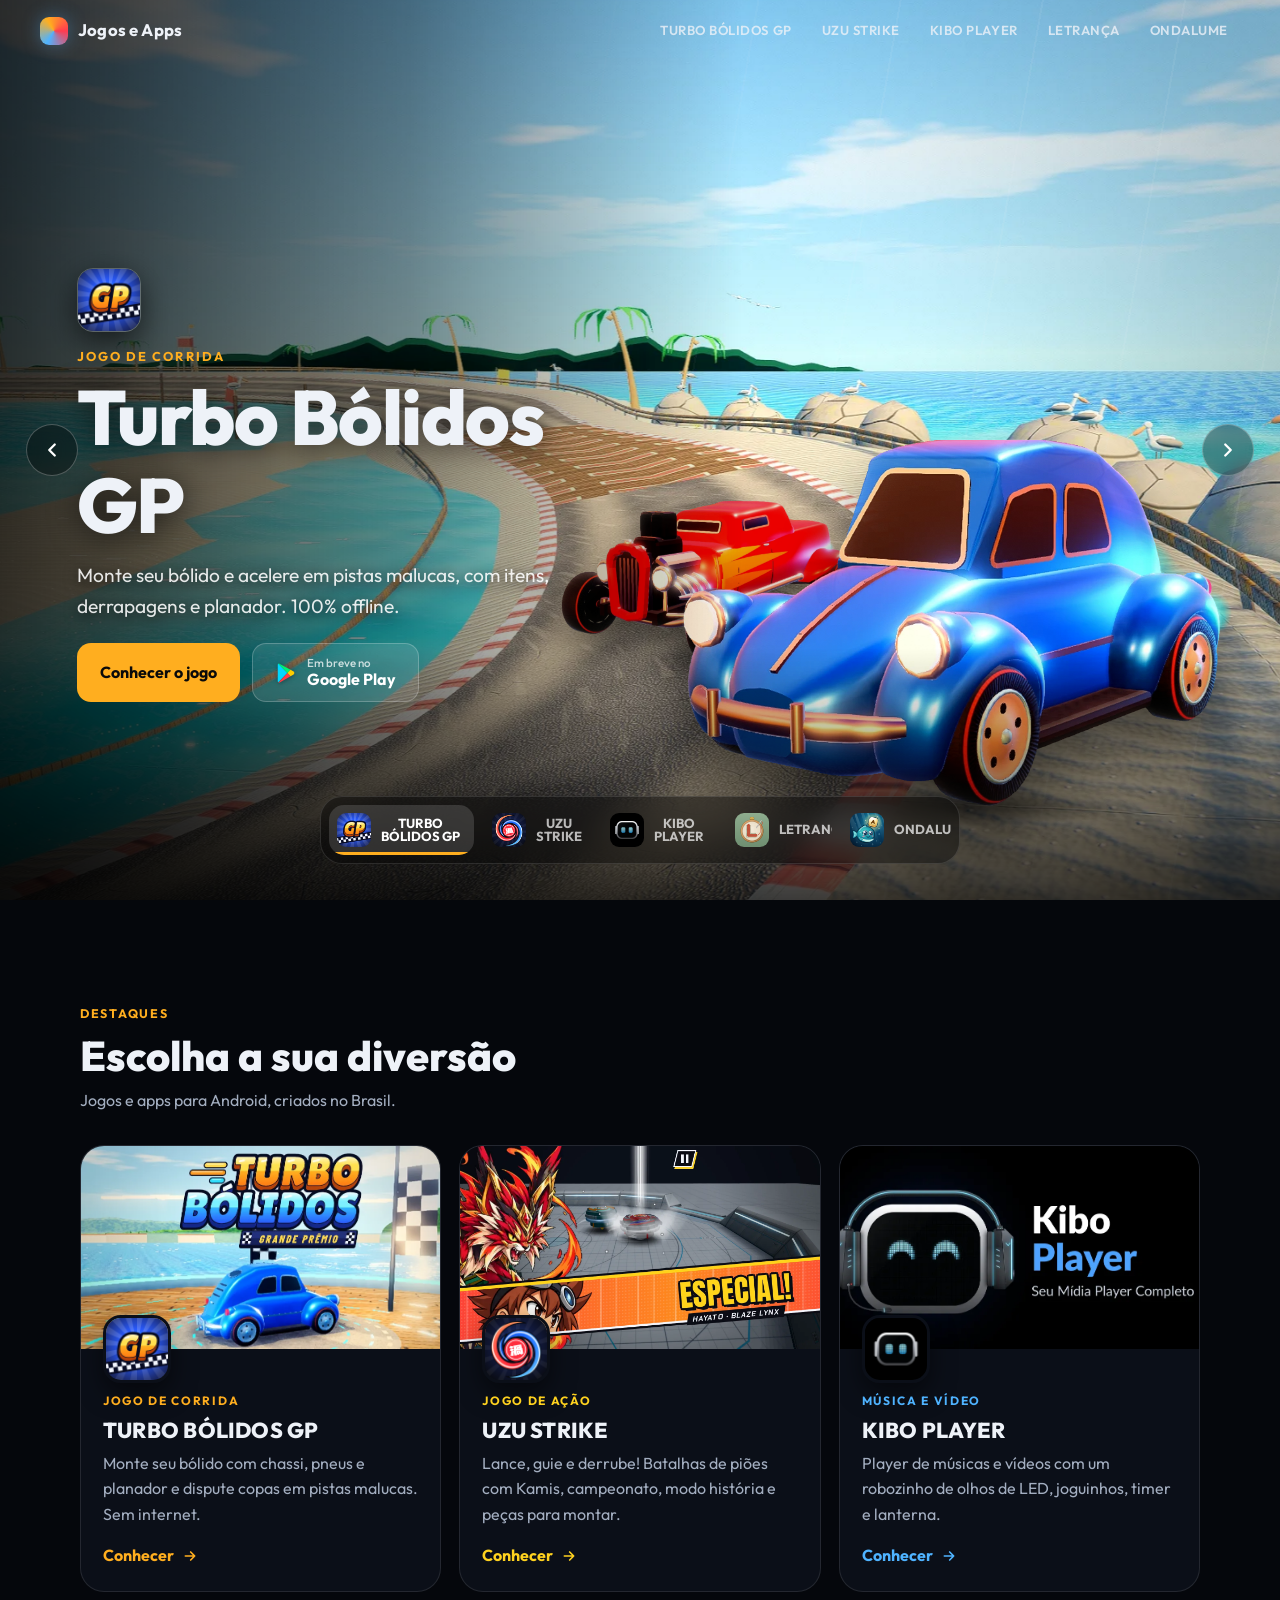
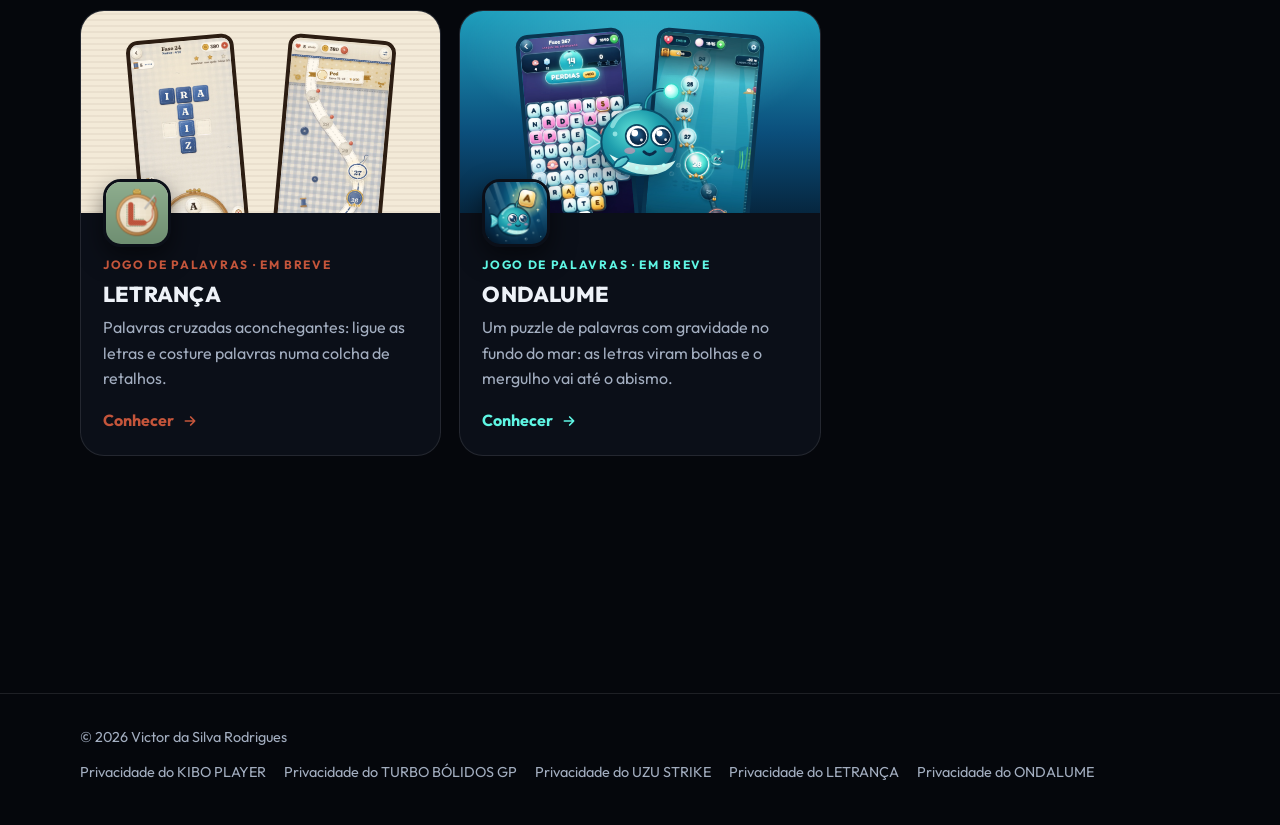
==== commit ad4cf50c: "Add files via upload" ====
--- a/index.html
+++ b/index.html
@@ -24,6 +24,7 @@
     <a href="uzu-strike/">UZU STRIKE</a>
     <a href="kibo/">KIBO PLAYER</a>
     <a href="letranca/">LETRANÇA</a>
+    <a href="ondalume/">ONDALUME</a>
   </nav>
 </header>
 
@@ -115,6 +116,27 @@
       </div>
     </article>
 
+    <article class="slide s-ondalume" data-cor="#5ff6e4" aria-roledescription="slide" aria-label="Ondalume">
+      <div class="camada raios"></div>
+      <div class="camada bolhas"><i></i><i></i><i></i><i></i><i></i><i></i><i></i><i></i></div>
+      <div class="palco">
+        <div class="camada cel cel-2" data-prof="14"><img src="ondalume/img/mapa-anemonas.webp" alt=""></div>
+        <div class="camada cel cel-1" data-prof="26"><img src="ondalume/img/jogo-recife.webp" alt=""></div>
+        <div class="camada lume" data-prof="46"><img src="ondalume/img/lume-feliz.svg" alt=""></div>
+        <div class="camada pecas" data-prof="38"><span>O</span><span>N</span><span>D</span><span>A</span></div>
+      </div>
+      <div class="slide-texto">
+        <img class="icone" src="ondalume/icone.png" alt="" width="64" height="64">
+        <span class="tipo">Jogo de palavras · em breve</span>
+        <h2>ONDALUME</h2>
+        <p>Ligue letras, forme palavras e veja as peças virarem bolhas, num mergulho da lagoa ensolarada até o abismo luminoso.</p>
+        <div class="botoes">
+          <a class="botao" href="ondalume/">Conhecer o jogo</a>
+          <a class="botao secundario" href="https://play.google.com/store/apps/details?id=br.com.ondalume"><svg class="icone-play" viewBox="0 0 24 24" aria-hidden="true"><path fill="#00d7fe" d="M3.6 1.8 13.5 12 3.6 22.2c-.4-.2-.6-.6-.6-1.1V2.9c0-.5.2-.9.6-1.1z"/><path fill="#00f076" d="M3.6 1.8c.3-.2.7-.2 1.1 0L17 8.5 13.5 12z"/><path fill="#ff3a44" d="M17 15.5 4.7 22.6c-.4.2-.8.2-1.1 0L13.5 12z"/><path fill="#ffce00" d="M17 8.5l3.3 1.9c1 .6 1 2.6 0 3.2L17 15.5 13.5 12z"/></svg><span><small>Em breve no</small>Google Play</span></a>
+        </div>
+      </div>
+    </article>
+
     <button class="seta ant" type="button" aria-label="Slide anterior"><svg viewBox="0 0 24 24" fill="none" stroke="currentColor" stroke-width="2.5" stroke-linecap="round" stroke-linejoin="round" aria-hidden="true"><path d="M15 6l-6 6 6 6"/></svg></button>
     <button class="seta prox" type="button" aria-label="Próximo slide"><svg viewBox="0 0 24 24" fill="none" stroke="currentColor" stroke-width="2.5" stroke-linecap="round" stroke-linejoin="round" aria-hidden="true"><path d="M9 6l6 6-6 6"/></svg></button>
     <div class="slides-pontos" role="group" aria-label="Escolher slide">
@@ -122,6 +144,7 @@
       <button type="button" aria-label="UZU STRIKE"><img src="uzu-strike/icone.png" alt=""><span>UZU STRIKE</span><i class="progresso"></i></button>
       <button type="button" aria-label="Kibo Player"><img src="kibo/icone.png" alt=""><span>KIBO PLAYER</span><i class="progresso"></i></button>
       <button type="button" aria-label="Letrança"><img src="letranca/icone.png" alt=""><span>LETRANÇA</span><i class="progresso"></i></button>
+      <button type="button" aria-label="Ondalume"><img src="ondalume/icone.png" alt=""><span>ONDALUME</span><i class="progresso"></i></button>
     </div>
   </section>
 
@@ -169,6 +192,16 @@
           <span class="tipo">Jogo de palavras · em breve</span>
           <h3>LETRANÇA</h3>
           <p>Palavras cruzadas aconchegantes: ligue as letras e costure palavras numa colcha de retalhos.</p>
+          <span class="ir">Conhecer <svg viewBox="0 0 24 24" fill="none" stroke="currentColor" stroke-width="2.5" stroke-linecap="round" stroke-linejoin="round" aria-hidden="true"><path d="M5 12h14M13 6l6 6-6 6"/></svg></span>
+        </div>
+      </a>
+      <a class="card surge" href="ondalume/" style="--c:#5ff6e4">
+        <div class="card-arte card-ondalume"><img src="ondalume/img/jogo-anemonas.webp" alt="" loading="lazy"><img src="ondalume/img/lume-feliz.svg" alt="" loading="lazy"><img src="ondalume/img/mapa-lagoa.webp" alt="" loading="lazy"></div>
+        <div class="card-corpo">
+          <img class="icone" src="ondalume/icone.png" alt="">
+          <span class="tipo">Jogo de palavras · em breve</span>
+          <h3>ONDALUME</h3>
+          <p>Um puzzle de palavras com gravidade no fundo do mar: as letras viram bolhas e o mergulho vai até o abismo.</p>
           <span class="ir">Conhecer <svg viewBox="0 0 24 24" fill="none" stroke="currentColor" stroke-width="2.5" stroke-linecap="round" stroke-linejoin="round" aria-hidden="true"><path d="M5 12h14M13 6l6 6-6 6"/></svg></span>
         </div>
       </a>
@@ -201,6 +234,7 @@
       <a href="turbo-bolidos/privacidade.html">Privacidade do TURBO BÓLIDOS GP</a>
       <a href="uzu-strike/privacidade.html">Privacidade do UZU STRIKE</a>
       <a href="letranca/privacidade.html">Privacidade do LETRANÇA</a>
+      <a href="ondalume/privacidade.html">Privacidade do ONDALUME</a>
     </nav>
   </div>
 </footer>
--- a/estilo.css
+++ b/estilo.css
@@ -47,6 +47,7 @@
 .topo nav { display: flex; gap: 6px; flex-wrap: wrap; justify-content: flex-end; }
 .topo nav a { color: var(--texto); text-decoration: none; font-size: .82rem; font-weight: 600; letter-spacing: .04em; padding: 6px 12px; border-radius: 999px; opacity: .8; }
 @media (max-width: 640px) { .topo nav { display: none; } }
+@media (min-width: 641px) and (max-width: 1040px) { .topo nav { gap: 2px; flex-wrap: nowrap; } .topo nav a { font-size: .72rem; letter-spacing: .02em; padding: 6px 8px; white-space: nowrap; } .marca { white-space: nowrap; } }
 .topo nav a:hover, .topo nav a[aria-current] { opacity: 1; background: rgba(255, 255, 255, .08); }
 
 /* ---------- Página inicial: apresentação de slides em camadas ---------- */
@@ -366,3 +367,51 @@
   background: repeating-linear-gradient(0deg, rgba(59,37,22,.05) 0 2px, transparent 2px 6px), #f3ead8 !important; }
 .card-letranca img { width: 30% !important; height: auto !important; aspect-ratio: 618 / 1338; object-fit: cover; border-radius: 12px; border: 4px solid #2c1d12; margin-bottom: -16%; }
 .card-letranca img:first-child { rotate: -5deg; } .card-letranca img:last-child { rotate: 5deg; }
+
+/* --- Slide do Ondalume: fundo do mar com raios de luz, bolhas, dois celulares, o Lume e peças de vidro --- */
+.s-ondalume { background: radial-gradient(70% 70% at 72% 30%, rgba(127,248,255,.25), transparent 70%), linear-gradient(180deg, #1f9fbd 0%, #0b4f7c 55%, #06263f 100%); }
+.s-ondalume::after { background: linear-gradient(90deg, rgba(3,17,32,.8) 0%, rgba(3,17,32,.45) 32%, transparent 58%), linear-gradient(0deg, rgba(3,17,32,.65) 0%, transparent 28%); }
+.s-ondalume .raios { inset: -10% -10% 30% 20%; --z: 0; opacity: .5; transform-origin: 50% 0;
+  background: repeating-linear-gradient(100deg, transparent 0 7%, rgba(255,255,255,.18) 8%, transparent 10.5%, transparent 15%, rgba(255,255,255,.1) 16.5%, transparent 19%);
+  -webkit-mask-image: linear-gradient(180deg, #000, transparent 85%); mask-image: linear-gradient(180deg, #000, transparent 85%); animation: raios-mar 12s ease-in-out infinite alternate; }
+@keyframes raios-mar { from { transform: skewX(-6deg); } to { transform: skewX(6deg); } }
+.s-ondalume .bolhas { inset: 0; --z: 1; }
+.s-ondalume .bolhas i { position: absolute; bottom: -40px; width: var(--s, 14px); aspect-ratio: 1; border-radius: 50%; border: 1px solid rgba(255,255,255,.55);
+  background: radial-gradient(circle at 35% 30%, rgba(255,255,255,.9), rgba(191,255,248,.25) 45%, transparent 70%); animation: bolha-sobe var(--t, 9s) linear var(--d, 0s) infinite; }
+.s-ondalume .bolhas i:nth-child(1) { left: 52%; --s: 18px; --t: 9s; } .s-ondalume .bolhas i:nth-child(2) { left: 60%; --s: 10px; --t: 7s; --d: -3s; }
+.s-ondalume .bolhas i:nth-child(3) { left: 68%; --s: 24px; --t: 11s; --d: -6s; } .s-ondalume .bolhas i:nth-child(4) { left: 75%; --s: 12px; --t: 8s; --d: -1s; }
+.s-ondalume .bolhas i:nth-child(5) { left: 83%; --s: 16px; --t: 10s; --d: -5s; } .s-ondalume .bolhas i:nth-child(6) { left: 90%; --s: 9px; --t: 6.5s; --d: -2s; }
+.s-ondalume .bolhas i:nth-child(7) { left: 44%; --s: 11px; --t: 9.5s; --d: -7s; } .s-ondalume .bolhas i:nth-child(8) { left: 96%; --s: 20px; --t: 12s; --d: -4s; }
+@keyframes bolha-sobe { from { transform: translate(0, 0); opacity: 0; } 10% { opacity: 1; } 50% { transform: translate(14px, -55vh); } to { transform: translate(-6px, -110vh); opacity: .2; } }
+.s-ondalume .palco { position: absolute; z-index: 3; pointer-events: none; aspect-ratio: 1.15; right: 3vw; bottom: max(7vh, 84px); width: min(52vw, 96vh, 100vw - 480px); }
+.s-ondalume .palco .camada { --z: 0; }
+.s-ondalume .cel { width: 38%; aspect-ratio: 412 / 915; border-radius: 26px; padding: 7px; background: linear-gradient(160deg, #1d5a78, #07263d 60%, #0a3550);
+  box-shadow: 0 0 0 1.5px rgba(159,240,255,.25), 0 30px 60px rgba(0,10,25,.5), 0 0 40px rgba(95,246,228,.2); }
+.s-ondalume .cel img { width: 100%; height: 100%; object-fit: cover; border-radius: 20px; }
+.s-ondalume .cel-1 { right: 8%; top: 0; rotate: 5deg; --anim: da-direita; --d: .1s; }
+.s-ondalume .cel-2 { right: 46%; top: 8%; rotate: -7deg; --anim: de-baixo; --d: .25s; }
+.s-ondalume .lume { left: 0; bottom: 10%; width: 30%; --anim: surgir; --d: .45s; }
+.s-ondalume .lume img { animation: flutuar 3.4s ease-in-out infinite; filter: drop-shadow(0 18px 24px rgba(0,20,40,.5)); }
+.s-ondalume .pecas { right: 4%; bottom: -3%; display: flex; gap: 6px; --anim: surgir; --d: .6s; }
+.s-ondalume .pecas span { display: grid; place-items: center; width: clamp(38px, 4.2vw, 62px); aspect-ratio: 1; border-radius: 30%; color: #0b2d4a;
+  font: 700 clamp(1.3rem, 2.3vw, 2.1rem)/1 "Fredoka", "Outfit", system-ui, sans-serif;
+  background: radial-gradient(120% 95% at 28% 12%, #fff 0%, #e3f8f8 52%, #92dbe3 100%); box-shadow: inset 0 2px 0 #fff, 0 4px 0 #5bb3c6, 0 10px 20px rgba(0,40,70,.45);
+  animation: flutuar 4s ease-in-out infinite; }
+.s-ondalume .pecas span:nth-child(2) { animation-delay: -1s; } .s-ondalume .pecas span:nth-child(3) { animation-delay: -2s; } .s-ondalume .pecas span:nth-child(4) { animation-delay: -3s; }
+@media (max-aspect-ratio: 1/1) {
+  .s-ondalume .palco { aspect-ratio: 1.1; right: auto; bottom: auto; left: 50%; translate: -50% 0; top: max(60px, 7svh); width: max(76vw, min(100vw, (100svh - 470px) * 1.1, 50svh * 1.1)); }
+  .s-ondalume::after { background: linear-gradient(0deg, rgba(3,17,32,.92) 0%, rgba(3,17,32,.72) 36%, transparent 62%); }
+  .s-ondalume .raios { inset: -10% -10% 40% -10%; }
+  .s-ondalume .bolhas i:nth-child(n) { left: calc(var(--s) * 4.2); }
+}
+@media (min-aspect-ratio: 1/1) and (max-height: 540px) {
+  .s-ondalume .palco { width: min(100vw - 46vw - 40px, (100svh - 110px) * 1.15); bottom: 56px; }
+}
+/* Cartão de destaque do Ondalume: dois celulares no mar e o Lume no meio */
+.card-ondalume { position: relative; display: flex; justify-content: center; align-items: flex-end; gap: 4%; padding-top: 6%;
+  background: radial-gradient(70% 60% at 50% 20%, rgba(127,248,255,.3), transparent 70%), linear-gradient(180deg, #1f9fbd, #0b4f7c 60%, #06263f) !important; }
+.card-ondalume img { width: 30% !important; height: auto !important; aspect-ratio: 412 / 915; object-fit: cover; border-radius: 12px; border: 4px solid #0a3550; margin-bottom: -16%; }
+.card-ondalume img:first-child { rotate: -5deg; } .card-ondalume img:last-child { rotate: 5deg; }
+.card-ondalume img:nth-child(2) { position: absolute; left: 50%; bottom: 8%; translate: -50% 0; z-index: 2; width: 34% !important; aspect-ratio: 1; border: 0; border-radius: 0; margin: 0; object-fit: contain; filter: drop-shadow(0 10px 14px rgba(0,20,40,.5)); }
+/* Com cinco jogos, os nomes no seletor de slides só aparecem em telas largas */
+@media (max-width: 1180px) { .slides-pontos button span { display: none; } .slides-pontos button { padding: 6px; } }
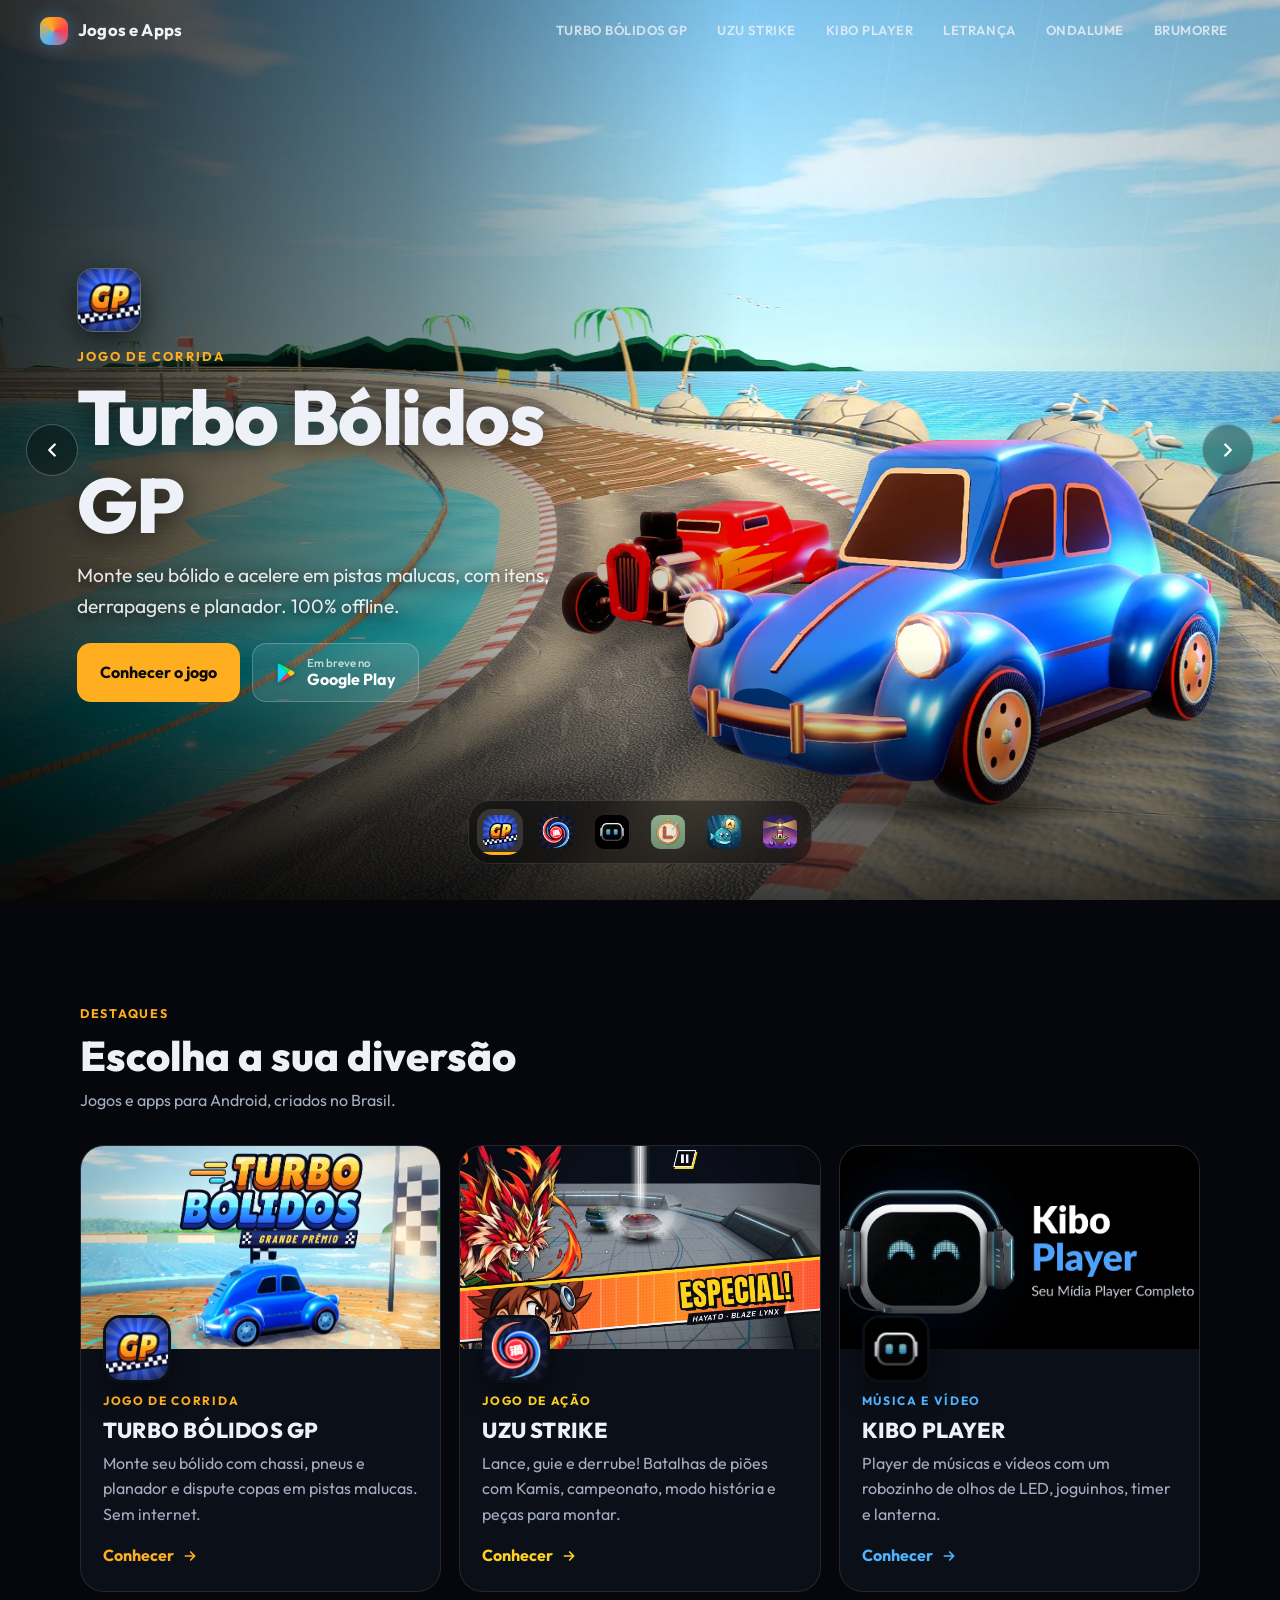
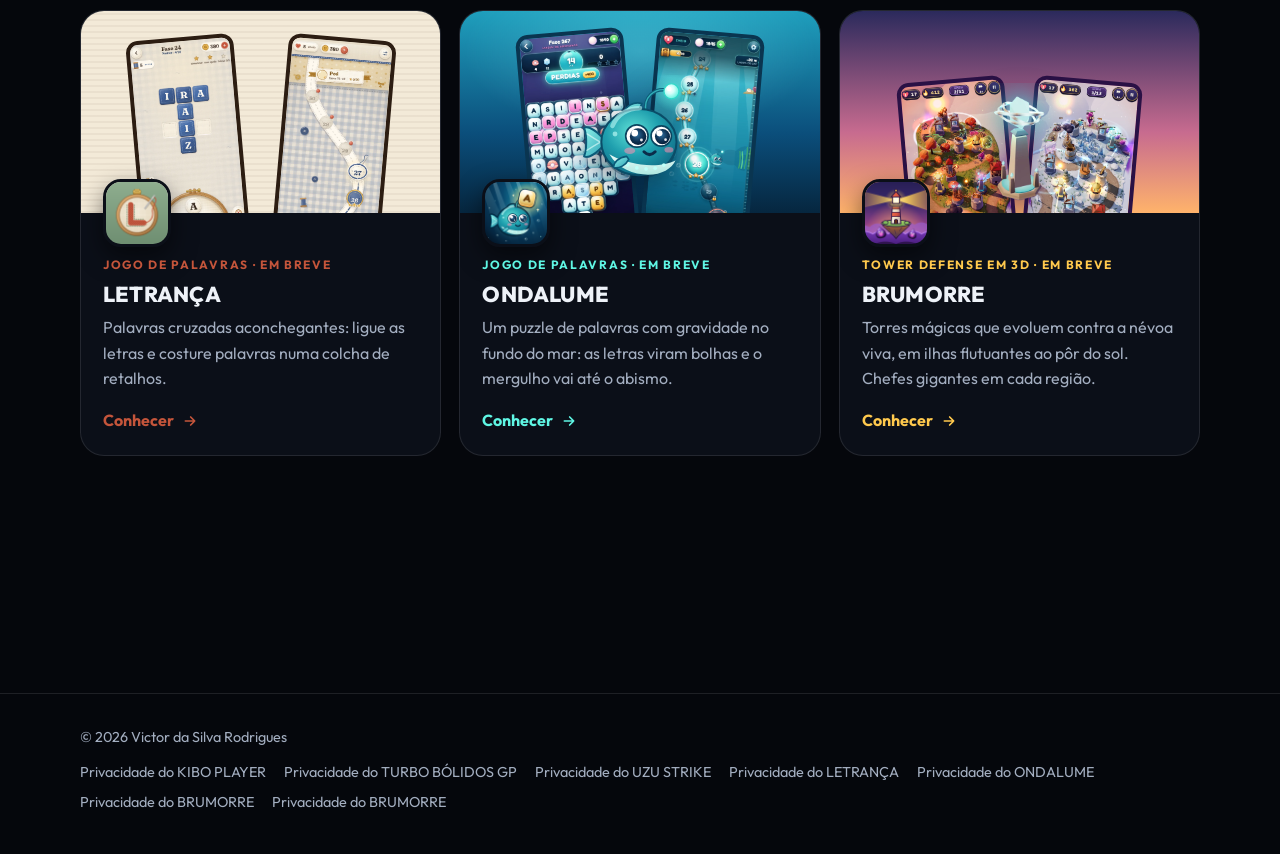
==== commit c03c8c21: "Add files via upload" ====
--- a/index.html
+++ b/index.html
@@ -25,6 +25,7 @@
     <a href="kibo/">KIBO PLAYER</a>
     <a href="letranca/">LETRANÇA</a>
     <a href="ondalume/">ONDALUME</a>
+    <a href="brumorre/">BRUMORRE</a>
   </nav>
 </header>
 
@@ -137,14 +138,38 @@
       </div>
     </article>
 
+    <article class="slide s-brumorre" data-cor="#ffc94d" aria-roledescription="slide" aria-label="Brumorre">
+      <div class="camada sol"></div>
+      <div class="camada nuvens"><i></i><i></i><i></i><i></i></div>
+      <div class="palco">
+        <div class="camada cel cel-2" data-prof="14"><img src="brumorre/img/tela-02.webp" alt=""></div>
+        <div class="camada cel cel-1" data-prof="26"><img src="brumorre/img/tela-04.webp" alt=""></div>
+        <div class="camada torre" data-prof="40"><img src="brumorre/img/torre-balestra-2.webp" alt=""></div>
+        <div class="camada bicho b1" data-prof="48"><img src="brumorre/img/inimigo-brumito.webp" alt=""></div>
+        <div class="camada bicho b2" data-prof="34"><img src="brumorre/img/inimigo-mariposa.webp" alt=""></div>
+        <div class="camada fagulha" data-prof="56"><img src="brumorre/img/fagulha.svg" alt=""></div>
+      </div>
+      <div class="slide-texto">
+        <img class="icone" src="brumorre/icone.png" alt="" width="64" height="64">
+        <span class="tipo">Tower defense em 3D · em breve</span>
+        <h2>BRUMORRE</h2>
+        <p>Erga torres mágicas e defenda as ilhas flutuantes da névoa viva, num diorama 3D para jogar em pé, com uma mão.</p>
+        <div class="botoes">
+          <a class="botao" href="brumorre/">Conhecer o jogo</a>
+          <a class="botao secundario" href="https://play.google.com/store/apps/details?id=br.com.brumorre"><svg class="icone-play" viewBox="0 0 24 24" aria-hidden="true"><path fill="#00d7fe" d="M3.6 1.8 13.5 12 3.6 22.2c-.4-.2-.6-.6-.6-1.1V2.9c0-.5.2-.9.6-1.1z"/><path fill="#00f076" d="M3.6 1.8c.3-.2.7-.2 1.1 0L17 8.5 13.5 12z"/><path fill="#ff3a44" d="M17 15.5 4.7 22.6c-.4.2-.8.2-1.1 0L13.5 12z"/><path fill="#ffce00" d="M17 8.5l3.3 1.9c1 .6 1 2.6 0 3.2L17 15.5 13.5 12z"/></svg><span><small>Em breve no</small>Google Play</span></a>
+        </div>
+      </div>
+    </article>
+
     <button class="seta ant" type="button" aria-label="Slide anterior"><svg viewBox="0 0 24 24" fill="none" stroke="currentColor" stroke-width="2.5" stroke-linecap="round" stroke-linejoin="round" aria-hidden="true"><path d="M15 6l-6 6 6 6"/></svg></button>
     <button class="seta prox" type="button" aria-label="Próximo slide"><svg viewBox="0 0 24 24" fill="none" stroke="currentColor" stroke-width="2.5" stroke-linecap="round" stroke-linejoin="round" aria-hidden="true"><path d="M9 6l6 6-6 6"/></svg></button>
     <div class="slides-pontos" role="group" aria-label="Escolher slide">
-      <button type="button" aria-label="Turbo Bólidos GP"><img src="turbo-bolidos/icone.png" alt=""><span>TURBO BÓLIDOS GP</span><i class="progresso"></i></button>
-      <button type="button" aria-label="UZU STRIKE"><img src="uzu-strike/icone.png" alt=""><span>UZU STRIKE</span><i class="progresso"></i></button>
-      <button type="button" aria-label="Kibo Player"><img src="kibo/icone.png" alt=""><span>KIBO PLAYER</span><i class="progresso"></i></button>
-      <button type="button" aria-label="Letrança"><img src="letranca/icone.png" alt=""><span>LETRANÇA</span><i class="progresso"></i></button>
-      <button type="button" aria-label="Ondalume"><img src="ondalume/icone.png" alt=""><span>ONDALUME</span><i class="progresso"></i></button>
+      <button type="button" aria-label="Turbo Bólidos GP" title="TURBO BÓLIDOS GP"><img src="turbo-bolidos/icone.png" alt=""><span>TURBO BÓLIDOS GP</span><i class="progresso"></i></button>
+      <button type="button" aria-label="UZU STRIKE" title="UZU STRIKE"><img src="uzu-strike/icone.png" alt=""><span>UZU STRIKE</span><i class="progresso"></i></button>
+      <button type="button" aria-label="Kibo Player" title="KIBO PLAYER"><img src="kibo/icone.png" alt=""><span>KIBO PLAYER</span><i class="progresso"></i></button>
+      <button type="button" aria-label="Letrança" title="LETRANÇA"><img src="letranca/icone.png" alt=""><span>LETRANÇA</span><i class="progresso"></i></button>
+      <button type="button" aria-label="Ondalume" title="ONDALUME"><img src="ondalume/icone.png" alt=""><span>ONDALUME</span><i class="progresso"></i></button>
+      <button type="button" aria-label="Brumorre" title="BRUMORRE"><img src="brumorre/icone.png" alt=""><span>BRUMORRE</span><i class="progresso"></i></button>
     </div>
   </section>
 
@@ -202,6 +227,16 @@
           <span class="tipo">Jogo de palavras · em breve</span>
           <h3>ONDALUME</h3>
           <p>Um puzzle de palavras com gravidade no fundo do mar: as letras viram bolhas e o mergulho vai até o abismo.</p>
+          <span class="ir">Conhecer <svg viewBox="0 0 24 24" fill="none" stroke="currentColor" stroke-width="2.5" stroke-linecap="round" stroke-linejoin="round" aria-hidden="true"><path d="M5 12h14M13 6l6 6-6 6"/></svg></span>
+        </div>
+      </a>
+      <a class="card surge" href="brumorre/" style="--c:#ffc94d">
+        <div class="card-arte card-brumorre"><img src="brumorre/img/tela-01.webp" alt="" loading="lazy"><img src="brumorre/img/torre-prisma-2.webp" alt="" loading="lazy"><img src="brumorre/img/tela-05.webp" alt="" loading="lazy"></div>
+        <div class="card-corpo">
+          <img class="icone" src="brumorre/icone.png" alt="">
+          <span class="tipo">Tower defense em 3D · em breve</span>
+          <h3>BRUMORRE</h3>
+          <p>Torres mágicas que evoluem contra a névoa viva, em ilhas flutuantes ao pôr do sol. Chefes gigantes em cada região.</p>
           <span class="ir">Conhecer <svg viewBox="0 0 24 24" fill="none" stroke="currentColor" stroke-width="2.5" stroke-linecap="round" stroke-linejoin="round" aria-hidden="true"><path d="M5 12h14M13 6l6 6-6 6"/></svg></span>
         </div>
       </a>
@@ -235,6 +270,8 @@
       <a href="uzu-strike/privacidade.html">Privacidade do UZU STRIKE</a>
       <a href="letranca/privacidade.html">Privacidade do LETRANÇA</a>
       <a href="ondalume/privacidade.html">Privacidade do ONDALUME</a>
+      <a href="brumorre/privacidade.html">Privacidade do BRUMORRE</a>
+      <a href="brumorre/privacidade.html">Privacidade do BRUMORRE</a>
     </nav>
   </div>
 </footer>
--- a/estilo.css
+++ b/estilo.css
@@ -413,5 +413,52 @@
 .card-ondalume img { width: 30% !important; height: auto !important; aspect-ratio: 412 / 915; object-fit: cover; border-radius: 12px; border: 4px solid #0a3550; margin-bottom: -16%; }
 .card-ondalume img:first-child { rotate: -5deg; } .card-ondalume img:last-child { rotate: 5deg; }
 .card-ondalume img:nth-child(2) { position: absolute; left: 50%; bottom: 8%; translate: -50% 0; z-index: 2; width: 34% !important; aspect-ratio: 1; border: 0; border-radius: 0; margin: 0; object-fit: contain; filter: drop-shadow(0 10px 14px rgba(0,20,40,.5)); }
-/* Com cinco jogos, os nomes no seletor de slides só aparecem em telas largas */
-@media (max-width: 1180px) { .slides-pontos button span { display: none; } .slides-pontos button { padding: 6px; } }
+/* Seletor de slides: só os ícones dos jogos (o nome fica no aria-label e no title) */
+.slides-pontos button span { display: none; }
+.slides-pontos button { padding: 6px; }
+/* Celular em pé: o seletor ocupa a largura da tela, com os ícones distribuídos */
+@media (max-width: 820px) and (max-aspect-ratio: 1/1), (max-aspect-ratio: 4/5) {
+  .slides-pontos { left: 12px; right: 12px; translate: none; justify-content: space-between; gap: 4px; }
+  .slides-pontos button { flex: 1 1 0; justify-content: center; min-width: 0; }
+  .slides-pontos img { width: clamp(28px, 9vw, 40px); height: auto; aspect-ratio: 1; }
+}
+
+/* --- Slide do Brumorre: pôr do sol, mar de nuvens, dois celulares, uma torre, criaturas da Bruma e a Fagulha --- */
+.s-brumorre { background: linear-gradient(180deg, #2b2a5c 0%, #5a3a7a 32%, #c76b8f 62%, #ffb36b 88%, #ffd6a0 100%); }
+.s-brumorre::after { background: linear-gradient(90deg, rgba(27,22,56,.82) 0%, rgba(27,22,56,.45) 32%, transparent 58%), linear-gradient(0deg, rgba(27,22,56,.7) 0%, transparent 28%); }
+.s-brumorre .sol { left: 52%; top: 40%; width: min(60vw, 720px); aspect-ratio: 1; --z: 0; border-radius: 50%;
+  background: radial-gradient(circle, #fff6d6 0%, #ffe2a1 16%, rgba(255,210,140,.45) 34%, transparent 66%); }
+.s-brumorre .nuvens { left: -5%; right: -5%; bottom: -30px; height: 26%; --z: 1; }
+.s-brumorre .nuvens i { position: absolute; bottom: 0; width: 38%; height: 100%; border-radius: 50%; background: radial-gradient(ellipse at 50% 30%, #fff3ea, #f8dccb 45%, #d9b6c8 75%, #8f7bb5);
+  animation: flutuar 9s ease-in-out infinite alternate; }
+.s-brumorre .nuvens i:nth-child(1) { left: 0; } .s-brumorre .nuvens i:nth-child(2) { left: 26%; height: 80%; animation-delay: -3s; }
+.s-brumorre .nuvens i:nth-child(3) { left: 52%; animation-delay: -5s; } .s-brumorre .nuvens i:nth-child(4) { left: 74%; height: 85%; animation-delay: -2s; }
+.s-brumorre .palco { position: absolute; z-index: 3; pointer-events: none; aspect-ratio: 1.15; right: 3vw; bottom: max(7vh, 84px); width: min(52vw, 96vh, 100vw - 480px); }
+.s-brumorre .palco .camada { --z: 0; }
+.s-brumorre .cel { width: 38%; aspect-ratio: 620 / 1102; border-radius: 26px; padding: 7px; background: linear-gradient(160deg, #5d4a8f, #2a1145 60%, #3b2468);
+  box-shadow: 0 0 0 3px #2a1145, 0 30px 60px rgba(18,10,40,.5), 0 0 40px rgba(255,201,77,.25); }
+.s-brumorre .cel img { width: 100%; height: 100%; object-fit: cover; border-radius: 20px; }
+.s-brumorre .cel-1 { right: 10%; top: 0; rotate: 5deg; --anim: da-direita; --d: .1s; }
+.s-brumorre .cel-2 { right: 46%; top: 9%; rotate: -7deg; --anim: de-baixo; --d: .25s; }
+.s-brumorre .torre { right: -4%; bottom: 12%; width: 27%; --anim: surgir; --d: .45s; }
+.s-brumorre .bicho, .s-brumorre .fagulha { --anim: surgir; }
+.s-brumorre .b1 { left: 4%; bottom: 0; width: 22%; --d: .55s; }
+.s-brumorre .b2 { left: 22%; top: -2%; width: 22%; --d: .65s; }
+.s-brumorre .fagulha { right: 4%; top: 2%; width: 12%; --d: .75s; }
+.s-brumorre .torre img, .s-brumorre .bicho img, .s-brumorre .fagulha img { filter: drop-shadow(0 16px 18px rgba(42,17,69,.45)); animation: flutuar 4s ease-in-out infinite; }
+.s-brumorre .b1 img { animation-duration: 2.6s; } .s-brumorre .fagulha img { animation-duration: 3.2s; animation-delay: -1s; }
+@media (max-aspect-ratio: 1/1) {
+  .s-brumorre .palco { aspect-ratio: 1.1; right: auto; bottom: auto; left: 50%; translate: -50% 0; top: max(60px, 7svh); width: max(76vw, min(100vw, (100svh - 470px) * 1.1, 50svh * 1.1)); }
+  .s-brumorre::after { background: linear-gradient(0deg, rgba(27,22,56,.94) 0%, rgba(27,22,56,.75) 36%, transparent 62%); }
+  .s-brumorre .sol { left: 50%; top: 30%; translate: -50% -50%; }
+  .s-brumorre .nuvens { bottom: 30%; height: 14%; opacity: .7; }
+}
+@media (min-aspect-ratio: 1/1) and (max-height: 540px) {
+  .s-brumorre .palco { width: min(100vw - 46vw - 40px, (100svh - 110px) * 1.15); bottom: 56px; }
+}
+/* Cartão de destaque do Brumorre: dois celulares no céu do pôr do sol e uma torre no meio */
+.card-brumorre { position: relative; display: flex; justify-content: center; align-items: flex-end; gap: 4%; padding-top: 6%;
+  background: linear-gradient(180deg, #2b2a5c, #c76b8f 60%, #ffb36b) !important; }
+.card-brumorre img { width: 30% !important; height: auto !important; aspect-ratio: 620 / 1102; object-fit: cover; border-radius: 12px; border: 4px solid #2a1145; margin-bottom: -16%; }
+.card-brumorre img:first-child { rotate: -5deg; } .card-brumorre img:last-child { rotate: 5deg; }
+.card-brumorre img:nth-child(2) { position: absolute; left: 50%; bottom: 4%; translate: -50% 0; z-index: 2; width: 34% !important; aspect-ratio: 1; border: 0; border-radius: 0; margin: 0; object-fit: contain; filter: drop-shadow(0 10px 14px rgba(42,17,69,.5)); }
